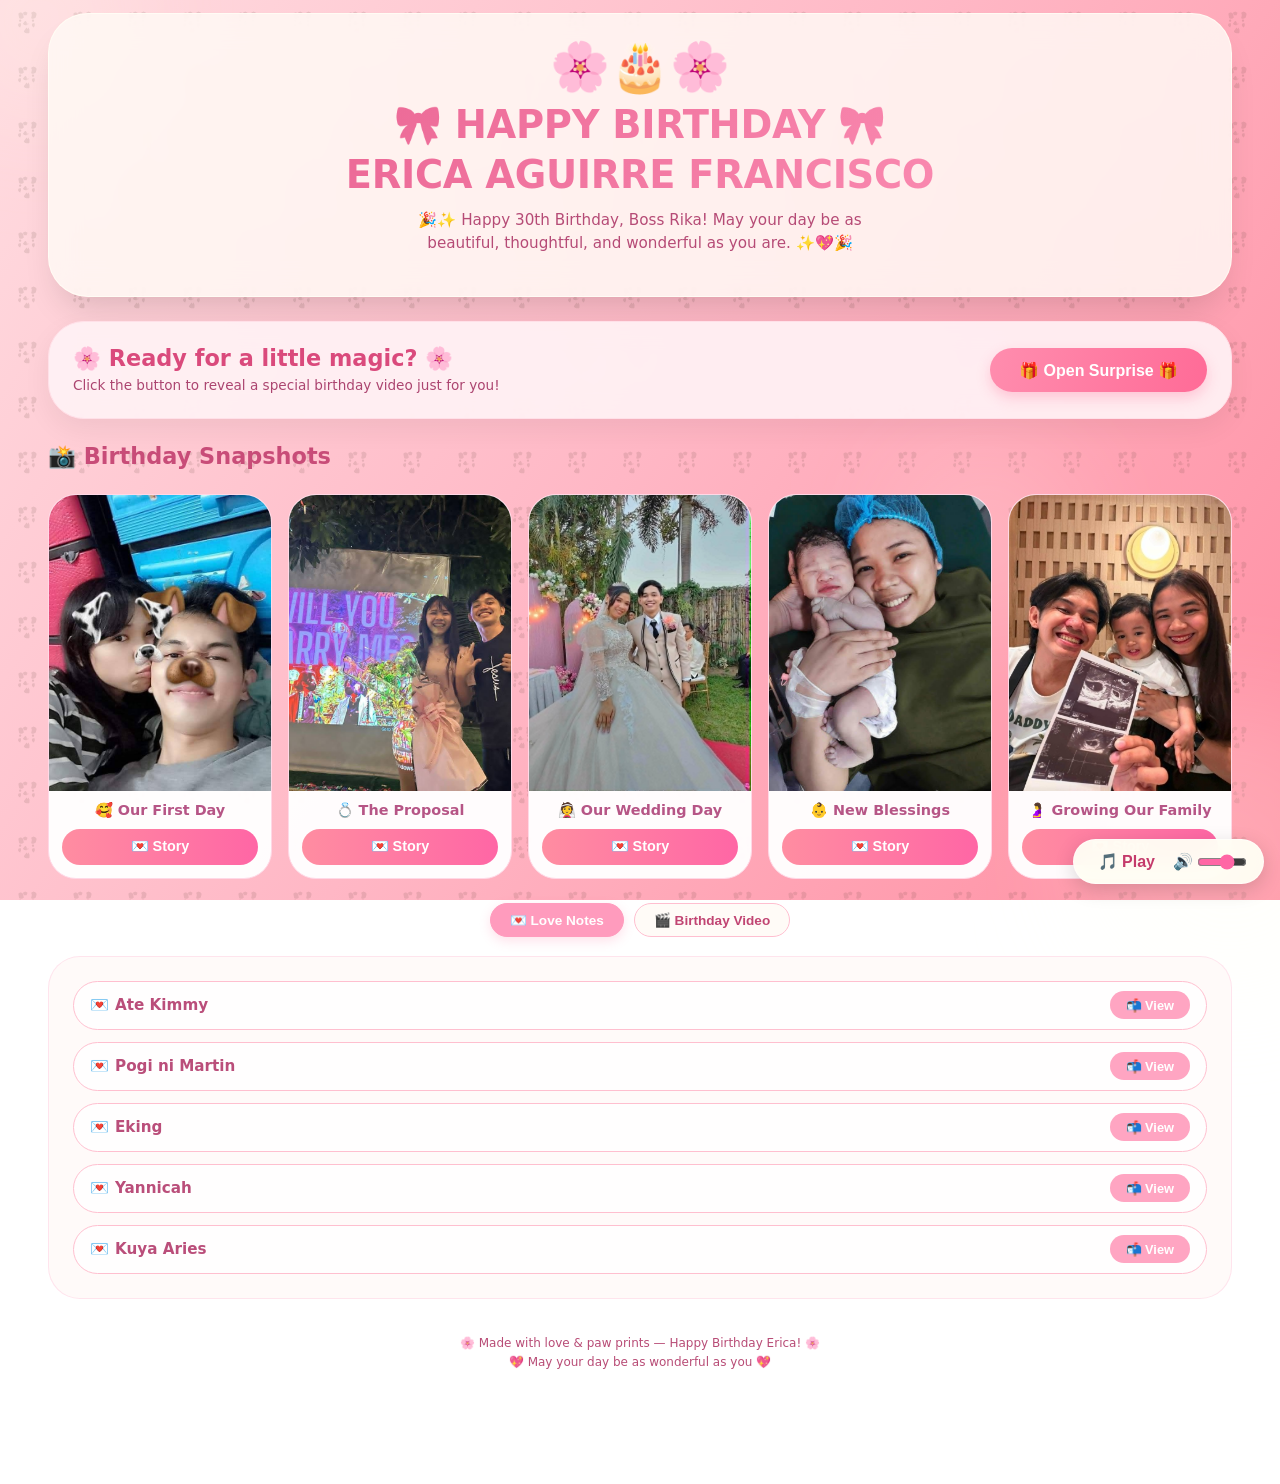
==== Erica/index.html @ b7502817 "Update index.html" ====
<!DOCTYPE html>
<html lang="en">
<head>
  <meta charset="UTF-8">
  <meta name="viewport" content="width=device-width, initial-scale=1.0, maximum-scale=1.0, user-scalable=yes, viewport-fit=cover">
  <title>✨ Erica's Birthday</title>
  <style>
    * {
      margin: 0;
      padding: 0;
      box-sizing: border-box;
    }

    html {
      -webkit-overflow-scrolling: touch;
      scroll-behavior: smooth;
    }

    body {
      min-height: 100vh;
      min-height: -webkit-fill-available;
      background: linear-gradient(125deg, #ffdde1 0%, #ffb7c5 50%, #ff8da1 100%);
      background-attachment: fixed;
      font-family: 'Poppins', 'Inter', system-ui, -apple-system, sans-serif;
      padding: 0.8rem;
      position: relative;
      overflow-x: hidden;
      overflow-y: auto;
      -webkit-overflow-scrolling: touch;
    }

    .dog-bg-pattern {
      position: fixed;
      top: 0;
      left: 0;
      width: 100%;
      height: 100%;
      pointer-events: none;
      z-index: 1;
      background-image: url('data:image/svg+xml;utf8,<svg xmlns="http://www.w3.org/2000/svg" viewBox="0 0 120 120" opacity="0.12"><path fill="%23443322" d="M40,30 Q45,25 50,30 L52,38 Q48,42 42,40 Z M70,30 Q75,25 80,30 L78,38 Q72,42 68,40 Z M55,45 Q60,48 58,55 Q52,56 50,52 Z M45,50 Q48,55 44,60 Q38,58 40,52 Z M75,50 Q78,55 74,60 Q68,58 70,52 Z M58,60 Q62,65 60,72 Q54,74 52,68 Z M62,60 Q66,65 64,72 Q58,74 56,68 Z"></path><circle cx="44" cy="45" r="2.5" fill="%23332211"/><circle cx="72" cy="45" r="2.5" fill="%23332211"/><path d="M53 52 Q58 54 62 52" stroke="%23443322" stroke-width="1.8" fill="none"/><path d="M50 28 L55 25 L60 28 L58 33 L52 33 Z" fill="%23443322"/><path d="M68 28 L73 25 L78 28 L76 33 L70 33 Z" fill="%23443322"/></svg>');
      background-repeat: repeat;
      background-size: 55px 55px;
    }

    .shape-bg {
      position: fixed;
      top: 0;
      left: 0;
      width: 100%;
      height: 100%;
      pointer-events: none;
      z-index: 2;
    }
    .shape-bg div {
      position: absolute;
      background: rgba(255,255,240,0.2);
      border-radius: 50%;
      filter: blur(60px);
    }
    .shape1 { width: 200px; height: 200px; top: -80px; left: -60px; background: #ffb3c6; }
    .shape2 { width: 300px; height: 300px; bottom: -100px; right: -100px; background: #ff99bb; }
    .shape3 { width: 180px; height: 180px; top: 50%; left: 70%; background: #ffc0d0; }

    .music-float {
      position: fixed;
      bottom: 16px;
      right: 16px;
      background: rgba(255,255,245,0.95);
      backdrop-filter: blur(12px);
      -webkit-backdrop-filter: blur(12px);
      border-radius: 40px;
      padding: 8px 16px;
      display: flex;
      gap: 10px;
      align-items: center;
      box-shadow: 0 6px 20px rgba(0,0,0,0.15);
      z-index: 200;
      border: 1px solid rgba(255,255,255,0.5);
      flex-wrap: wrap;
      justify-content: center;
      transition: transform 0.2s ease;
    }
    .music-float button {
      background: none;
      border: none;
      font-size: 1rem;
      cursor: pointer;
      color: #c43a6b;
      font-weight: 600;
      display: flex;
      align-items: center;
      gap: 4px;
      padding: 4px 8px;
      white-space: nowrap;
    }
    .music-float .vol-icon {
      background: none;
      border: none;
      font-size: 1rem;
      cursor: pointer;
      color: #c43a6b;
      font-weight: 600;
      display: flex;
      align-items: center;
      gap: 4px;
    }
    .music-float input {
      width: 50px;
      accent-color: #ff66a5;
    }

    .glass-modern {
      max-width: 1200px;
      margin: 0 auto;
      position: relative;
      z-index: 15;
      padding: 0 0.5rem;
      padding-bottom: 80px;
    }

    .hero-modern {
      background: rgba(255, 250, 245, 0.85);
      backdrop-filter: blur(15px);
      -webkit-backdrop-filter: blur(15px);
      border-radius: 40px;
      padding: 1.5rem 1.5rem 2rem;
      margin-bottom: 1.5rem;
      text-align: center;
      box-shadow: 0 20px 35px -12px rgba(0,0,0,0.15);
      border: 1px solid rgba(255,255,245,0.7);
    }
    .floating-icon {
      font-size: 3rem;
      display: inline-block;
      animation: float 3s ease-in-out infinite;
    }
    @keyframes float {
      0%,100%{ transform: translateY(0); }
      50%{ transform: translateY(-10px); }
    }
    h1 {
      font-size: clamp(1.5rem, 4vw, 2.4rem);
      font-weight: 700;
      background: linear-gradient(115deg, #e65c8c, #ff95b9);
      background-clip: text;
      -webkit-background-clip: text;
      color: transparent;
      margin: 0.3rem 0;
      letter-spacing: -0.3px;
      line-height: 1.3;
      word-wrap: break-word;
    }
    .hero-sub {
      color: #b64b76;
      max-width: 500px;
      margin: 0.6rem auto;
      font-size: 0.95rem;
      padding: 0 0.5rem;
      line-height: 1.5;
    }

    .surprise-card {
      background: #fff2f5ee;
      backdrop-filter: blur(12px);
      -webkit-backdrop-filter: blur(12px);
      border-radius: 36px;
      padding: 1.4rem 1.5rem;
      margin: 1.5rem 0;
      display: flex;
      align-items: center;
      justify-content: space-between;
      flex-wrap: wrap;
      gap: 1rem;
      border: 1px solid #ffe0e8;
      box-shadow: 0 10px 28px rgba(0,0,0,0.06);
    }
    .surprise-text {
      flex: 1;
      min-width: 180px;
    }
    .surprise-text h3 {
      font-size: clamp(1.1rem, 2.5vw, 1.4rem);
      font-weight: 700;
      color: #da4a7c;
    }
    .surprise-text p {
      color: #ac4570;
      font-size: 0.85rem;
      margin-top: 0.3rem;
      line-height: 1.4;
    }
    .surprise-btn {
      background: linear-gradient(105deg, #ff8dae, #ff6b97);
      border: none;
      padding: 0.8rem 1.8rem;
      border-radius: 60px;
      font-weight: 700;
      font-size: 1rem;
      color: white;
      cursor: pointer;
      transition: 0.2s;
      box-shadow: 0 6px 14px rgba(255,105,150,0.3);
      display: flex;
      gap: 8px;
      align-items: center;
      white-space: nowrap;
      -webkit-tap-highlight-color: transparent;
    }
    .surprise-btn:active { 
      transform: scale(0.97); 
    }

    .gallery-5col {
      display: grid;
      grid-template-columns: repeat(auto-fit, minmax(180px, 1fr));
      gap: 1rem;
      margin: 1.5rem 0;
    }
    .gallery-item {
      display: flex;
      flex-direction: column;
      background: rgba(255,255,255,0.96);
      border-radius: 28px;
      border: 1px solid #ffd8e6;
      overflow: hidden;
      transition: transform 0.25s ease;
      height: 100%;
    }
    .gallery-item:active {
      transform: scale(0.98);
    }
    .gallery-item img {
      width: 100%;
      aspect-ratio: 3/4;
      object-fit: cover;
      display: block;
      cursor: pointer;
      -webkit-tap-highlight-color: transparent;
    }
    .gallery-caption {
      padding: 0.7rem 0.7rem 0;
      text-align: center;
      color: #b65586;
      font-weight: 600;
      font-size: 0.9rem;
    }
    .gallery-message-btn {
      margin: 0.6rem 0.8rem 0.8rem;
      padding: 0.6rem;
      border: none;
      border-radius: 20px;
      background: linear-gradient(90deg, #ff8da1, #ff66a5);
      color: #fff;
      cursor: pointer;
      font-size: 0.9rem;
      font-weight: 600;
      transition: transform 0.2s ease;
      -webkit-tap-highlight-color: transparent;
    }
    .gallery-message-btn:active {
      transform: scale(0.96);
    }

    .tab-bar {
      display: flex;
      justify-content: center;
      gap: 0.6rem;
      flex-wrap: wrap;
      margin: 1.2rem 0;
    }
    .tab-btn {
      background: rgba(255,250,245,0.8);
      backdrop-filter: blur(5px);
      -webkit-backdrop-filter: blur(5px);
      border: 1px solid #ffbfd0;
      padding: 0.5rem 1.2rem;
      border-radius: 50px;
      font-weight: 600;
      color: #c14573;
      cursor: pointer;
      transition: 0.2s;
      font-size: 0.85rem;
      white-space: nowrap;
      -webkit-tap-highlight-color: transparent;
    }
    .tab-btn.active-tab {
      background: #ff9bbd;
      color: white;
      border-color: #ff9bbd;
      box-shadow: 0 4px 12px rgba(255,105,150,0.2);
    }
    .tab-btn:active {
      transform: scale(0.95);
    }

    .content-panel {
      display: none;
      background: rgba(255, 250, 248, 0.85);
      backdrop-filter: blur(14px);
      -webkit-backdrop-filter: blur(14px);
      border-radius: 32px;
      padding: 1.5rem;
      margin-top: 0.5rem;
      margin-bottom: 1rem;
      border: 1px solid rgba(255,225,235,0.9);
    }
    .content-panel.active-panel {
      display: block;
      animation: fadeSlide 0.35s ease;
    }
    @keyframes fadeSlide {
      from { opacity: 0; transform: translateY(10px); }
      to { opacity: 1; transform: translateY(0); }
    }

    .wishes-list {
      display: flex;
      flex-direction: column;
      gap: 12px;
    }
    .wish-bubble {
      background: #ffffffcc;
      border-radius: 40px;
      padding: 0.6rem 1rem;
      display: flex;
      justify-content: space-between;
      align-items: center;
      border: 1px solid #ffbfcf;
      transition: 0.2s;
      flex-wrap: wrap;
      gap: 0.5rem;
    }
    .wish-bubble:active { 
      background: #fff0f5; 
      transform: scale(0.98);
    }
    .wish-person {
      font-weight: 700;
      color: #ba4e7a;
      display: flex;
      gap: 6px;
      align-items: center;
      font-size: 0.95rem;
    }
    .envelope-btn {
      background: #ffa5c2;
      border: none;
      padding: 0.4rem 1rem;
      border-radius: 40px;
      color: white;
      font-weight: 600;
      font-size: 0.8rem;
      cursor: pointer;
      transition: 0.2s;
      white-space: nowrap;
      -webkit-tap-highlight-color: transparent;
    }
    .envelope-btn:active { 
      background: #e76f9a; 
      transform: scale(0.95);
    }

    .video-card-modern {
      background: #fff2f7;
      border-radius: 1.5rem;
      padding: 1.2rem;
      text-align: center;
    }
    .badge-pink {
      background: #ffc0d0;
      display: inline-block;
      padding: 0.25rem 0.8rem;
      border-radius: 60px;
      font-size: 0.78rem;
    }

    .extra-grid {
      display: grid;
      grid-template-columns: repeat(auto-fit, minmax(130px, 1fr));
      gap: 0.8rem;
    }
    .extra-grid .gallery-item {
      border-radius: 20px;
    }
    .extra-grid .gallery-item img {
      width: 100%;
      height: 130px;
      object-fit: cover;
      cursor: pointer;
      border-radius: 20px 20px 0 0;
      -webkit-tap-highlight-color: transparent;
    }
    .extra-grid .gallery-caption {
      font-size: 0.8rem;
      padding: 0.5rem;
    }

    .modal-envelope {
      position: fixed;
      top: 0;
      left: 0;
      width: 100%;
      height: 100%;
      height: -webkit-fill-available;
      background: rgba(0,0,0,0.6);
      backdrop-filter: blur(8px);
      -webkit-backdrop-filter: blur(8px);
      display: flex;
      align-items: center;
      justify-content: center;
      z-index: 300;
      visibility: hidden;
      opacity: 0;
      transition: opacity 0.2s, visibility 0.2s;
      padding: 0.8rem;
    }
    .modal-envelope.active {
      visibility: visible;
      opacity: 1;
    }
    .envelope-paper {
      background: #fffafc;
      max-width: 500px;
      width: 100%;
      border-radius: 24px;
      overflow: hidden;
      box-shadow: 0 28px 36px rgba(0,0,0,0.18);
      max-height: calc(100vh - 60px);
      max-height: calc(var(--vh, 1vh) * 100 - 60px);
      display: flex;
      flex-direction: column;
    }
    .envelope-top {
      background: linear-gradient(115deg, #ff87ae, #ffb0c7);
      padding: 1.2rem;
      text-align: center;
      position: relative;
      flex-shrink: 0;
    }
    .close-modal {
      position: absolute;
      right: 16px;
      top: 12px;
      font-size: 1.5rem;
      cursor: pointer;
      color: white;
      background: none;
      border: none;
      width: 32px;
      height: 32px;
      display: flex;
      align-items: center;
      justify-content: center;
      -webkit-tap-highlight-color: transparent;
    }
    .msg-content {
      padding: 1rem;
      background: #fff7fa;
      overflow-y: auto;
      overflow-x: hidden;
      -webkit-overflow-scrolling: touch;
      flex: 1;
      min-height: 0;
      overscroll-behavior: contain;
    }
    .msg-text {
      font-size: 0.95rem;
      line-height: 1.7;
      color: #a13e65;
      margin: 0.5rem 0;
      word-break: break-word;
      overflow-wrap: break-word;
    }
    .msg-text p {
      margin-bottom: 0.8rem;
    }
    .msg-text img, .wish-img {
      max-width: 100%;
      height: auto;
      display: block;
      margin: 0.8rem auto;
      border-radius: 10px;
      box-shadow: 0 8px 20px rgba(0,0,0,0.1);
    }
    .signature {
      text-align: right;
      font-weight: 600;
      color: #e75a8c;
      margin-top: 0.8rem;
      font-size: 0.9rem;
    }

    .gift-modal {
      position: fixed;
      inset: 0;
      background: rgba(0, 0, 0, 0.85);
      backdrop-filter: blur(12px);
      -webkit-backdrop-filter: blur(12px);
      display: flex;
      align-items: center;
      justify-content: center;
      padding: 0.8rem;
      z-index: 250;
      visibility: hidden;
      opacity: 0;
      transition: opacity 0.2s ease, visibility 0.2s ease;
    }
    .gift-modal.active {
      visibility: visible;
      opacity: 1;
    }
    .gift-container {
      position: relative;
      background: #fff4f9;
      border-radius: 1.5rem;
      width: min(95%, 700px);
      max-height: calc(100vh - 30px);
      max-height: calc(var(--vh, 1vh) * 100 - 30px);
      overflow-y: auto;
      overflow-x: hidden;
      -webkit-overflow-scrolling: touch;
      display: flex;
      flex-direction: column;
      gap: 0.8rem;
      padding: 1rem;
      text-align: center;
      border: 1px solid #ffacc6;
      box-shadow: 0 18px 50px rgba(0, 0, 0, 0.18);
      overscroll-behavior: contain;
    }
    .video-close-btn {
      position: sticky;
      top: 0;
      align-self: flex-end;
      width: 2.2rem;
      height: 2.2rem;
      display: inline-flex;
      align-items: center;
      justify-content: center;
      border: none;
      border-radius: 50%;
      background: rgba(255, 255, 255, 0.95);
      color: #8b2e58;
      font-size: 1.2rem;
      cursor: pointer;
      z-index: 2;
      box-shadow: 0 4px 12px rgba(0,0,0,0.1);
      flex-shrink: 0;
      -webkit-tap-highlight-color: transparent;
    }
    .gift-container video {
      width: 100%;
      max-height: 50vh;
      object-fit: contain;
      border-radius: 1rem;
      flex-shrink: 0;
    }
    .message-popup-btn {
      display: inline-flex;
      align-items: center;
      justify-content: center;
      gap: 0.4rem;
      padding: 0.7rem 1rem;
      border: none;
      border-radius: 999px;
      background: #ff7aa3;
      color: #fff;
      cursor: pointer;
      font-size: 0.9rem;
      font-weight: 600;
      margin: 0 auto;
      width: auto;
      min-width: 160px;
      -webkit-tap-highlight-color: transparent;
      flex-shrink: 0;
    }
    .message-popup-btn:active {
      background: #e14e80;
    }
    .gift-container h3 {
      font-size: clamp(1rem, 2.5vw, 1.3rem);
      flex-shrink: 0;
    }
    .gift-container p {
      font-size: 0.85rem;
      flex-shrink: 0;
    }

    .bhessy-message-btn {
      display: inline-flex;
      align-items: center;
      justify-content: center;
      gap: 0.4rem;
      padding: 0.7rem 1rem;
      border: none;
      border-radius: 999px;
      background: linear-gradient(105deg, #ff9bbd, #ff7597);
      color: #fff;
      cursor: pointer;
      font-size: 0.9rem;
      font-weight: 600;
      margin: 0 auto;
      width: auto;
      min-width: 160px;
      transition: transform 0.2s ease, background 0.2s ease;
      -webkit-tap-highlight-color: transparent;
      flex-shrink: 0;
    }
    .bhessy-message-btn:active {
      transform: scale(0.96);
      background: linear-gradient(105deg, #ff87ae, #ff6085);
    }

    /* Google Drive link button - styled like video */
    .drive-link-btn {
      display: inline-flex;
      align-items: center;
      justify-content: center;
      gap: 0.6rem;
      padding: 0.8rem 1.5rem;
      border: none;
      border-radius: 999px;
      background: linear-gradient(105deg, #4285f4, #34a853);
      color: #fff;
      cursor: pointer;
      font-size: 1rem;
      font-weight: 600;
      margin: 0 auto;
      width: auto;
      min-width: 200px;
      transition: transform 0.2s ease, box-shadow 0.2s ease;
      -webkit-tap-highlight-color: transparent;
      flex-shrink: 0;
      text-decoration: none;
      box-shadow: 0 4px 15px rgba(66, 133, 244, 0.3);
    }
    .drive-link-btn:active {
      transform: scale(0.96);
    }
    .drive-link-btn:hover {
      box-shadow: 0 6px 20px rgba(66, 133, 244, 0.4);
    }

    .photo-message-modal, .video-message-popup, .bhessy-message-popup {
      position: fixed;
      inset: 0;
      display: none;
      align-items: center;
      justify-content: center;
      background: rgba(0, 0, 0, 0.75);
      z-index: 1300;
      padding: 0.8rem;
    }
    .photo-message-modal.active, .video-message-popup.active, .bhessy-message-popup.active {
      display: flex;
    }
    .photo-message-card, .video-message-card {
      width: min(100%, 650px);
      max-height: calc(100vh - 30px);
      max-height: calc(var(--vh, 1vh) * 100 - 30px);
      overflow-y: auto;
      overflow-x: hidden;
      -webkit-overflow-scrolling: touch;
      background: #fff5fb;
      border-radius: 1.5rem;
      border: 1px solid #ffc5dd;
      padding: 1.5rem;
      box-shadow: 0 24px 60px rgba(0, 0, 0, 0.18);
      position: relative;
      overscroll-behavior: contain;
    }
    .close-photo-message, .close-message-btn, .close-bhessy-message-btn {
      position: sticky;
      top: 0;
      float: right;
      border: none;
      background: rgba(255,255,255,0.9);
      color: #8b2e58;
      font-size: 1.3rem;
      cursor: pointer;
      width: 32px;
      height: 32px;
      display: flex;
      align-items: center;
      justify-content: center;
      border-radius: 50%;
      -webkit-tap-highlight-color: transparent;
      z-index: 5;
      box-shadow: 0 2px 8px rgba(0,0,0,0.1);
    }
    .photo-message-title, .video-message-title {
      font-size: 1.2rem;
      font-weight: 700;
      margin-bottom: 0.8rem;
      color: #c4356f;
      text-align: center;
      clear: both;
    }
    .photo-message-text {
      line-height: 1.8;
      font-size: 0.95rem;
      white-space: pre-wrap;
      word-wrap: break-word;
      overflow-wrap: break-word;
    }
    .photo-message-card p, .video-message-card p {
      margin: 0.7rem 0;
      line-height: 1.7;
      font-size: 0.93rem;
      color: #5f2c4b;
      word-wrap: break-word;
      overflow-wrap: break-word;
    }
    .photo-message-card img, .video-message-card img {
      max-width: 100%;
      height: auto;
      border-radius: 10px;
      margin: 0.6rem 0;
      box-shadow: 0 8px 20px rgba(0,0,0,0.1);
    }
    .photo-message-card h3, .video-message-card h3 {
      color: #c4356f;
      font-size: 1rem;
      margin: 1rem 0 0.5rem;
    }

    .image-modal {
      position: fixed;
      top: 0;
      left: 0;
      width: 100%;
      height: 100%;
      height: -webkit-fill-available;
      display: none;
      align-items: center;
      justify-content: center;
      background: rgba(0,0,0,0.8);
      z-index: 1000;
      padding: 1rem;
    }
    .image-modal.active { display: flex; }
    .image-modal-content {
      position: relative;
      max-width: 95vw;
      max-height: 90vh;
    }
    .image-modal img {
      max-width: 100%;
      max-height: 80vh;
      border-radius: 12px;
      display: block;
      margin: 0 auto;
      box-shadow: 0 20px 40px rgba(0,0,0,0.5);
    }
    .image-modal-caption {
      margin-top: 0.5rem;
      color: #ffd6e6;
      font-weight: 600;
      text-align: center;
      font-size: 0.9rem;
    }
    .image-modal-close {
      position: absolute;
      top: -15px;
      right: -15px;
      background: #fff;
      border-radius: 50%;
      width: 36px;
      height: 36px;
      display: inline-flex;
      align-items: center;
      justify-content: center;
      cursor: pointer;
      box-shadow: 0 6px 18px rgba(0,0,0,0.2);
      font-size: 1rem;
      color: #c14573;
      border: none;
      z-index: 10;
      -webkit-tap-highlight-color: transparent;
    }

    footer {
      text-align: center;
      padding: 1.2rem;
      color: #b84c76;
      font-size: 0.75rem;
      line-height: 1.6;
    }

    .section-title {
      color: #c84c78;
      font-weight: 600;
      margin-bottom: 0.8rem;
      font-size: clamp(1.1rem, 2.5vw, 1.4rem);
    }

    body.no-scroll {
      overflow: hidden;
      position: fixed;
      width: 100%;
      height: 100%;
    }

    /* --- FIXED RESPONSIVE: 1 PER LINE ON PHONE --- */
    @media (max-width: 640px) {
      .gallery-5col {
        grid-template-columns: 1fr;
        gap: 1rem;
        max-width: 400px;
        margin-left: auto;
        margin-right: auto;
      }
      .gallery-item img {
        aspect-ratio: 3/4;
        max-height: 400px;
        object-fit: cover;
      }
      .extra-grid {
        grid-template-columns: 1fr 1fr;
        gap: 0.6rem;
      }
    }

    @media (max-width: 480px) {
      .gallery-5col {
        grid-template-columns: 1fr;
        max-width: 320px;
        gap: 0.8rem;
      }
      .gallery-item img {
        aspect-ratio: 3/4;
        max-height: 350px;
      }
      .extra-grid {
        grid-template-columns: 1fr 1fr;
        gap: 0.4rem;
      }
      .extra-grid .gallery-item img {
        height: 110px;
      }
    }

    @media (max-width: 360px) {
      .gallery-5col {
        max-width: 280px;
      }
      .gallery-item img {
        max-height: 300px;
      }
    }

    /* other responsive adjustments */
    @media (max-width: 768px) {
      body { padding: 0.4rem; }
      .glass-modern { padding: 0 0.2rem; padding-bottom: 75px; }
      .hero-modern { padding: 1.2rem 0.8rem 1.5rem; border-radius: 28px; }
      .floating-icon { font-size: 2.5rem; }
      .hero-sub { font-size: 0.88rem; }
      .surprise-card { flex-direction: column; align-items: stretch; text-align: center; padding: 1rem 0.8rem; border-radius: 28px; }
      .surprise-btn { width: 100%; justify-content: center; padding: 0.7rem 1.5rem; }
      .content-panel { padding: 1rem; border-radius: 24px; }
      .envelope-paper { border-radius: 20px; max-height: calc(100vh - 40px); max-height: calc(var(--vh, 1vh) * 100 - 40px); }
      .msg-content { padding: 0.8rem; }
      .msg-text { font-size: 0.9rem; }
      .gift-container { padding: 0.8rem; border-radius: 1.2rem; max-height: calc(100vh - 20px); max-height: calc(var(--vh, 1vh) * 100 - 20px); }
      .gift-container video { max-height: 40vh; }
      .music-float { bottom: 10px; right: 10px; padding: 6px 12px; gap: 6px; border-radius: 30px; }
      .music-float button { font-size: 0.9rem; padding: 2px 6px; }
      .music-float input { width: 40px; }
      .tab-btn { padding: 0.45rem 1rem; font-size: 0.8rem; }
      .photo-message-card, .video-message-card { padding: 1.2rem; border-radius: 1.2rem; max-height: calc(100vh - 20px); max-height: calc(var(--vh, 1vh) * 100 - 20px); }
      .photo-message-card p, .video-message-card p { font-size: 0.88rem; }
      .drive-link-btn { font-size: 0.9rem; padding: 0.7rem 1.2rem; min-width: 170px; }
    }

    @media (max-width: 480px) {
      body { padding: 0.3rem; }
      .glass-modern { padding: 0 0.1rem; padding-bottom: 70px; }
      .hero-modern { padding: 1rem 0.6rem 1.2rem; border-radius: 24px; }
      .floating-icon { font-size: 2.2rem; }
      h1 { font-size: clamp(1.3rem, 3.5vw, 1.6rem); }
      .hero-sub { font-size: 0.82rem; }
      .surprise-card { padding: 0.8rem 0.6rem; border-radius: 24px; gap: 0.8rem; }
      .surprise-btn { padding: 0.6rem 1.2rem; font-size: 0.9rem; }
      .gallery-caption { font-size: 0.75rem; padding: 0.5rem; }
      .gallery-message-btn { font-size: 0.78rem; margin: 0.4rem 0.6rem 0.6rem; padding: 0.5rem; }
      .extra-grid .gallery-caption { font-size: 0.7rem; }
      .wish-bubble { border-radius: 30px; padding: 0.5rem 0.8rem; }
      .wish-person { font-size: 0.85rem; }
      .envelope-btn { font-size: 0.75rem; padding: 0.35rem 0.8rem; }
      .content-panel { padding: 0.8rem; border-radius: 20px; }
      .gift-container { padding: 0.7rem; border-radius: 1rem; max-height: calc(100vh - 16px); max-height: calc(var(--vh, 1vh) * 100 - 16px); gap: 0.6rem; }
      .gift-container video { max-height: 35vh; }
      .message-popup-btn, .bhessy-message-btn { font-size: 0.82rem; padding: 0.6rem 0.8rem; min-width: 100%; width: 100%; }
      .music-float { bottom: 8px; right: 8px; padding: 5px 10px; gap: 4px; border-radius: 25px; }
      .music-float button { font-size: 0.85rem; }
      .music-float input { width: 35px; }
      .tab-btn { padding: 0.4rem 0.8rem; font-size: 0.75rem; }
      .photo-message-card, .video-message-card { padding: 1rem; border-radius: 1rem; max-height: calc(100vh - 16px); max-height: calc(var(--vh, 1vh) * 100 - 16px); }
      .photo-message-card p, .video-message-card p { font-size: 0.85rem; line-height: 1.6; }
      .close-photo-message, .close-message-btn, .close-bhessy-message-btn { width: 28px; height: 28px; font-size: 1.1rem; }
      .image-modal-close { width: 30px; height: 30px; top: -12px; right: -12px; font-size: 0.9rem; }
      .envelope-paper { border-radius: 18px; max-height: calc(100vh - 32px); max-height: calc(var(--vh, 1vh) * 100 - 32px); }
      .envelope-top { padding: 1rem; }
      .msg-content { padding: 0.7rem; }
      .drive-link-btn { font-size: 0.82rem; padding: 0.6rem 1rem; min-width: 100%; width: 100%; }
    }
  </style>
</head>
<body>
  <div class="dog-bg-pattern"></div>
  <div class="shape-bg">
    <div class="shape1"></div>
    <div class="shape2"></div>
    <div class="shape3"></div>
  </div>

  <div class="music-float">
    <button id="musicToggleBtn">🎵 <span id="musicStatusText">Play</span></button>
    <div class="vol-icon">🔊 <input type="range" id="volumeRange" min="0" max="100" value="65"></div>
  </div>

  <audio id="bgAudio" loop preload="auto">
    <source src="../Extra/HappyBirthday.mp3" type="audio/mpeg">
  </audio>

  <!-- Gift video modal -->
  <div id="giftVideoModal" class="gift-modal">
    <div class="gift-container">
      <button id="closeVideoBtn" class="video-close-btn" aria-label="Close video modal">✕</button>
      <h3 style="color:#e55a8a;">🎁 Your Birthday Gift 🎁</h3>
      <video id="giftVideoPlayer" controls preload="metadata" playsinline webkit-playsinline>
        <source src="./SpecialMessage/Specialmessage.mp4" type="video/mp4">
      </video>
      <button id="openVideoMessageBtn" class="message-popup-btn">✉️ Open Message</button>
      <p style="color:#b34c78;">💝 Special video for you, Mahal! 💝</p>
    </div>
  </div>

  <!-- Bhessy modal - now with Google Drive link instead of embedded video -->
  <div id="bhessyVideoModal" class="gift-modal">
    <div class="gift-container">
      <button id="closeBhessyBtn" class="video-close-btn" aria-label="Close Bhessy modal">✕</button>
      <h3 style="color:#c4507c;">🎬 Bhessy Video 🎬</h3>
      
      <!-- Google Drive link button -->
      <a href="https://drive.google.com/file/d/1oxWANQrgjZDE3f_KsMnGdiXDr1ODBgbW/view" target="_blank" class="drive-link-btn" rel="noopener noreferrer">
        ▶️ Watch on Google Drive
      </a>
      
      <p style="color:#b34c78; margin-top:0.4rem;">💝 A special clip just for the Birthday Video tab 💝</p>
      <p style="color:#888; font-size:0.8rem; margin-top:0.2rem;">Click the button above to watch the video in a new tab</p>
      
      <button id="openBhessyMessageBtn" class="bhessy-message-btn">💌 Read Bhessy's Message</button>
    </div>
  </div>

  <!-- Video message popup (for Special Message) -->
  <div id="videoMessagePopup" class="video-message-popup" aria-hidden="true">
    <div class="video-message-card">
      <button id="closeVideoMessageBtn" class="close-message-btn">✕</button>
      <div class="video-message-title">💌 Message for Mahal 💌</div>
      <p>Happy Birthday Mahal! 🎉❤️</p>
      <p>Sa espesyal na araw na ito, nais kong ipaalam kung gaano kita kamahal at pinahahalagahan. Salamat sa iyong pagmamahal, pag-aalaga, at pagiging aking katuwang sa bawat yugto ng buhay. Nawa'y mapuno ng saya, kalusugan, tagumpay, at maraming biyaya ang iyong bagong taon. Hiling ko na matupad ang lahat ng iyong mga pangarap at hangarin. Mahal na mahal kita.</p>
      <p>Maligayang kaarawan, aking pinakamamahal na asawa!</p>
    </div>
  </div>

  <!-- Bhessy message popup -->
  <div id="bhessyMessagePopup" class="bhessy-message-popup" aria-hidden="true">
    <div class="video-message-card">
      <button id="closeBhessyMessageBtn" class="close-bhessy-message-btn">✕</button>
      <div class="video-message-title">💌 A Message for Bhessy 💌</div>
      
      <p>Hi Bhessy,</p>
      <p>Happy, happy 30th birthday!</p>
      <p>On your special day, I just want to tell you how much you mean to me and how grateful I am to have you in my life.</p>
      <p>Sa nagdesisyon ko nga moadto diri sa Singapore, naging isa ka sa pinakamalaking biyaya sa aking buhay ug sa akong journey. Warm ko nimong gidawat sa imong balay ug gipapuyo ko nimo ug tulo ka bulan samtang nagsugod ko ug nangita sa akong kaugalingong direksyon diri (bisaya yern?). Ang imong kaayo, pag-atiman, ug pagtabang nako usa ka butang nga dili gyud nako malimtan. Bhessy, you are more than a best friend to me. You are the sister that God gave me, even if we are not related by blood. One thing I admire most about you is that whenever I call, you always answer. No matter how busy you are, you make time to listen. And when I come to you with problems, you never just tell me what I want to hear, you tell me what I need to hear. Sometimes your advice can be painful, but I know it always comes from a place of love and because you genuinely want what is best for me. That is the kind of friend you are, honest, caring, and selfless. I also admire the woman that you have become. You are a loving mother, a devoted wife, and an amazing sister. I have seen how hard you work and how much you sacrifice for your family. You have helped your siblings through their studies and supported them financially until they achieved their dreams and finished college. As you celebrate your 30th birthday, my prayer is that God continues to bless you with good health, a happy family, peace of mind, and a life filled with love and joy. May He reward all the goodness you have shared with others and give back all the love that you freely give. And of course, congratulations on another blessing on the way! 👶❤️ I am so happy for you and your family. Hopefully, baby girl na this time! But whatever the gender may be, I know that the baby is already so blessed to have you as a mother.</p>
      <p>Happy Birthday, Bhessy! Thank you for being my best friend, my sister, my adviser, and one of the greatest blessings in my life. I love you so much, and I will always be grateful to you. Enjoy your special day. You deserve to be celebrated today and every day. Happy 30th Birthday, Bhessy! 🎂🥂❤️✨</p>
      
      <h3>[1.JPG]</h3>
      <img src="Image/Bhessy/1.JPG" alt="Bhessy Photo 1" loading="lazy">
      <p>NSTP Time, virgin na virgin pa tayo dito. This is one of the best moment for me kase may kaibigan akong kaseng kulit ko din.</p>
      
      <h3>[2.JPG]</h3>
      <img src="Image/Bhessy/2.JPG" alt="Bhessy Photo 2" loading="lazy">
      <p>PYD na grabe na lakad na ewan, kung may natutunan ba tayo sa PYD o puro landeeee hahaha jokeeee! Cute natin dito</p>
      
      <h3>[3.JPG]</h3>
      <img src="Image/Bhessy/3.JPG" alt="Bhessy Photo 3" loading="lazy">
      <p>Baliw lang diba 😂😂 kanang pirmi nalang kitang duha sigeg uban kay feeling sa ubang classmate nato na feelingera ta HAHAHAHA atleast gwapa. This is the time na about kay TOBY hahaha puteeeek wala pa tayong brace dito</p>
      
      <h3>[4.JPG]</h3>
      <img src="Image/Bhessy/4.JPG" alt="Bhessy Photo 4" loading="lazy">
      <p>The best moment ko, di mo lang alam kung gaano ko ka-appreciate every effort mo para mapasaya mo'ko even though dito is medyo wala pa tayong mga pera kaya kwek2 nalang (until now wala parin naman) HAHAHA pero nag enjoy tayo sa lakad natin, yung perstaym mong magpa facial (virgin yern?)</p>
      
      <h3>[5.JPG]</h3>
      <img src="Image/Bhessy/5.JPG" alt="Bhessy Photo 5" loading="lazy">
      <p>Sobrang na appreciate ko tong time na 'to kase gusto mo talaga ako makita kahit na malayo ka, alam na alam mo na walang wala ako dito pero nag effort ka na pakainin ako or i-treat ako crying haysss bhessy, ikaw lang talaga yung taong naiintindihan mo'ko. Kahit may mga friends ako after college, sayo ko lang naramdaman na ikaw yung TUNAY na Kaibigan</p>
      
      <h3>[6.JPG]</h3>
      <img src="Image/Bhessy/6.JPG" alt="Bhessy Photo 6" loading="lazy">
      <p>Thank you kaayo, bheessy, sa paghimo ani nga poster para nako. 🌻💛 Na-touch gyud ko sa imong effort ug support. Salamat sa kanunay nga pag-cheer ug pag-believe nako. Lucky kaayo ko nga naa kay sa akong life. Love you, ERICA AGUIRRE FRANCISCO✨🥰</p>
    </div>
  </div>

  <!-- Envelope modal for wishes -->
  <div id="envelopeModalModern" class="modal-envelope">
    <div class="envelope-paper">
      <div class="envelope-top">
        <button class="close-modal" id="closeEnvelopeModern">✕</button>
        <span style="font-size:2rem;"></span>
        <h3 id="modalPersonName" style="color:white; margin-top:6px;">Name</h3>
      </div>
      <div class="msg-content">
        <div id="modalMessage" class="msg-text"></div>
        <div id="modalSignature" class="signature"></div>
      </div>
    </div>
  </div>

  <!-- Photo message modal -->
  <div id="photoMessageModal" class="photo-message-modal" aria-hidden="true">
    <div class="photo-message-card">
      <button id="closePhotoMessageBtn" class="close-photo-message">✕</button>
      <div class="photo-message-title" id="photoMessageTitle"></div>
      <p id="photoMessageText" class="photo-message-text"></p>
    </div>
  </div>

  <!-- Image Lightbox Modal -->
  <div id="imageModal" class="image-modal" aria-hidden="true">
    <div class="image-modal-content">
      <button class="image-modal-close" id="imageModalClose">✕</button>
      <img id="modalImg" src="" alt="">
      <div class="image-modal-caption" id="modalCaption"></div>
    </div>
  </div>

  <main class="glass-modern">
    <!-- Hero -->
    <div class="hero-modern">
      <div class="floating-icon">🌸🎂🌸</div>
      <h1>🎀 HAPPY BIRTHDAY 🎀<br>ERICA AGUIRRE FRANCISCO</h1>
      <div class="hero-sub">🎉✨ Happy 30th Birthday, Boss Rika! May your day be as beautiful, thoughtful, and wonderful as you are. ✨💖🎉</div>
    </div>

    <!-- Surprise card -->
    <div class="surprise-card">
      <div class="surprise-text">
        <h3>🌸 Ready for a little magic? 🌸</h3>
        <p>Click the button to reveal a special birthday video just for you!</p>
      </div>
      <button id="openGiftBtn" class="surprise-btn">🎁 Open Surprise 🎁</button>
    </div>

    <!-- Gallery -->
    <h2 class="section-title">📸 Birthday Snapshots</h2>
    <div class="gallery-5col">
      <div class="gallery-item">
        <img src="Image/specialPic/First.jpg" alt="First" loading="lazy">
        <div class="gallery-caption">🥰 Our First Day</div>
        <button class="gallery-message-btn" data-photo="1">💌 Story</button>
      </div>
      <div class="gallery-item">
        <img src="Image/specialPic/Second.jpg" alt="Second" loading="lazy">
        <div class="gallery-caption">💍 The Proposal</div>
        <button class="gallery-message-btn" data-photo="2">💌 Story</button>
      </div>
      <div class="gallery-item">
        <img src="Image/specialPic/Third.jpg" alt="Third" loading="lazy">
        <div class="gallery-caption">👰 Our Wedding Day</div>
        <button class="gallery-message-btn" data-photo="3">💌 Story</button>
      </div>
      <div class="gallery-item">
        <img src="Image/specialPic/Fourth.jpg" alt="Fourth" loading="lazy">
        <div class="gallery-caption">👶 New Blessings</div>
        <button class="gallery-message-btn" data-photo="4">💌 Story</button>
      </div>
      <div class="gallery-item">
        <img src="Image/specialPic/Fifth.jpg" alt="Fifth" loading="lazy">
        <div class="gallery-caption">🤰 Growing Our Family</div>
        <button class="gallery-message-btn" data-photo="5">💌 Story</button>
      </div>
    </div>

    <!-- Tab bar -->
    <div class="tab-bar">
      <button class="tab-btn active-tab" data-tab="tab1">💌 Love Notes</button>
      <button class="tab-btn" data-tab="tab2">🎬 Birthday Video</button>
    </div>

    <!-- Tab 1: Wishes -->
    <div id="tab1" class="content-panel active-panel">
      <div class="wishes-list" id="wishesDynamic"></div>
    </div>

    <!-- Tab 2: Video info -->
    <div id="tab2" class="content-panel">
      <div class="video-card-modern">
        <span class="badge-pink">🎥 Exclusive</span>
        <h3 style="margin: 0.8rem 0; color:#c4507c;">🎀 Birthday Video Message 🎀</h3>

        <button id="tab2EnvelopeBtn" style="margin-top:0.8rem; padding:0.6rem 1rem; border-radius:30px; border:none; background:#ffd6e6; cursor:pointer; font-weight:600; color:#c4507c; font-size:0.9rem; -webkit-tap-highlight-color:transparent;">
          ✉️ Open Bhessy's Envelope
        </button>
      </div>
    </div>

    <footer>🌸 Made with love & paw prints — Happy Birthday Erica! 🌸<br>💖 May your day be as wonderful as you 💖</footer>
  </main>

  <script>
    // Fix for mobile viewport height (address bar issues)
    function setVH() {
      let vh = window.innerHeight * 0.01;
      document.documentElement.style.setProperty('--vh', `${vh}px`);
    }
    setVH();
    window.addEventListener('resize', setVH);
    window.addEventListener('orientationchange', setVH);

    // Photo story messages
    const photoMessages = {
      1: {
        title: "🥰 Our First Day",
        text: "Eto yung unang araw na naging mag GF / BF tayo, super saya ko nun kasi akalain mo meron pa palang taong tatagal sakin ng buo char. alam mo yun galing din ako sa mga bigong mga pag ibig. pero eto ka. binuksan mo ulit ang pinto. hahaha."
      },
      2: {
        title: "💍 The Proposal",
        text: "Proposal na wala kanang takas hahaha. kasi walakang kakampi nung panahon na yan kaya di kana Makatanggi. syempre. nag yes ka. wala ng attrasan to. akin kana. hahaha"
      },
      3: {
        title: "👰 Our Wedding Day",
        text: "Eto na ang Sakalan, Este Kasalan na walang takasan. eto na yun pinaka masayang part ng buhay natin. kasi isang beses lang tong mangyari sa buhay natin. kaya laking pasalamat ko sa panginoon at binigyan nya tayo ng ganito moment."
      },
      4: {
        title: "👶 New Blessings",
        text: "Ang pag bukas ng isa nanaman chapter sa buo natin at yun ang pag dating ni riko mateo ( a.k.a matmat ) super blessing ang nangyari nung dumating sya. may bagong work. si mahal. may bagong motor ako. at may Nakuha pa tayong bahay sa bulacan. kaya super bless tayo dito."
      },
      5: {
        title: "🤰 Growing Our Family",
        text: "At eto ang pinaka bagong mangyayari satin, madadag dagan na tayo ng isa pa. boy or girl ano kaya eto? kahit ano pa sya. maluwag sa loob dapat ang pag tanggap natin sa kanya. masaya ako na nabubuo na natin yung masayang pamilya na gusto natin mangyari sa buhay natin"
      }
    };

    // DOM elements
    const photoMessageModal = document.getElementById('photoMessageModal');
    const photoMessageTitle = document.getElementById('photoMessageTitle');
    const photoMessageText = document.getElementById('photoMessageText');
    const closePhotoMessageBtn = document.getElementById('closePhotoMessageBtn');

    // Scroll lock helper
    function lockBodyScroll() {
      document.body.classList.add('no-scroll');
      document.body.style.top = `-${window.scrollY}px`;
    }

    function unlockBodyScroll() {
      const scrollY = document.body.style.top;
      document.body.classList.remove('no-scroll');
      document.body.style.top = '';
      if (scrollY) {
        window.scrollTo(0, parseInt(scrollY || '0') * -1);
      }
    }

    function openPhotoMessage(photoNum) {
      const msg = photoMessages[photoNum];
      if (msg) {
        photoMessageTitle.textContent = msg.title;
        photoMessageText.textContent = msg.text;
        photoMessageModal.classList.add('active');
        photoMessageModal.setAttribute('aria-hidden', 'false');
        lockBodyScroll();
        photoMessageModal.querySelector('.photo-message-card').scrollTop = 0;
      }
    }

    function closePhotoMessage() {
      photoMessageModal.classList.remove('active');
      photoMessageModal.setAttribute('aria-hidden', 'true');
      unlockBodyScroll();
    }

    document.querySelectorAll('.gallery-message-btn').forEach(btn => {
      btn.addEventListener('click', () => {
        const photoNum = parseInt(btn.getAttribute('data-photo'));
        openPhotoMessage(photoNum);
      });
    });

    closePhotoMessageBtn.addEventListener('click', closePhotoMessage);
    photoMessageModal.addEventListener('click', (e) => {
      if (e.target === photoMessageModal) closePhotoMessage();
    });
    document.addEventListener('keydown', (e) => {
      if (e.key === 'Escape' && photoMessageModal.classList.contains('active')) closePhotoMessage();
    });

    // Wishes data
const wishesErica = [
  {
    name: "Ate Kimmy",
    icon: "💖",
    message: `
      <div class="message-header">
        <span class="msg-icon">💖</span>
        <div class="msg-title">A Message from Ate Kimmy</div>
        <div class="msg-subtitle">Happy Birthday, Erica! 🎂</div>
      </div>
      <div class="message-body">
        <p>Happy Birthday Erica. Congrats trente ka na. Ang laki mo na (literally, ay).</p>
        <p>I will always be thankful sa mga nagawa mo sa mga kapatid natin na di ko nagawa. Pinanindigan mo na talaga na maging panganay. I'm so proud of you.</p>
        <p>Sa lahat ng naachieve mo, sa lahat ng nagagawa mo. Kay mutmut na lang ako babawi pag nagkataon since nairaos mo na ung mga kapatid natin.</p>
        <p>Salamat sa pag alaga din kay Arcy at pagturing sa kaniya na parang anak mo din, nakakakampante ng kalooban.</p>
        <p>Sa pagsuporta mo sa mga trip ko, salamat din. More trip pa in the future.</p>
        <p>Kahit lumaki tayo sa broken family, pinaparamdam mo naman sa bawat isa na we, siblings got each others back and that's more than enough to go on with this life and enjoy.</p>
        <p>I really wish for your happiness at kung ano pa bang di mo pa nakukuha, alam ko namang makukuha mo un. Trenta ka na kaya make the most of it.</p>
        <p>Maging healthy kau ni baby number 2. Maggrow kau together ng hubby mo together with mutmut.</p>
        <p>Basta wag na wag mong kakalimutan si Lord. Lagi Siyang isama sa bawat yugto ng buhay mo.</p>
      </div>
      <div class="signature">
        <div class="signature-name">— Ate Kimmy</div>
        <div class="signature">💖💖💖</div>
      </div>
    `
  },
  {
    name: "Pogi ni Martin",
    icon: "🐶",
    message: `
      <div class="message-header">
        <span class="msg-icon">🐶</span>
        <div class="msg-title">A Message from Pogi ni Martin</div>
        <div class="msg-subtitle">Happy 30th Birthday, Ate Erica! 🎂🎉</div>
      </div>
      <div class="message-body">
        <p>Pogi ni Martin - Wishing you the best 30th Birthday ate Erica. I hope you are filled with happiness, love from family and friends, and lots of great memories. May this new phase of life be filled with even greater success, better health, and many blessings. Enjoy your birthday!</p>
      </div>
      <div class="signature">
        <div class="signature-name">— Pogi ni Martin</div>
        <div class="signature-hearts">🐶❤️</div>
      </div>
    `
  },
  {
    name: "Eking",
    icon: "💕",
    message: `
      <div class="message-header">
        <span class="msg-icon">💕</span>
        <div class="msg-title">A Message from Eking</div>
        <div class="msg-subtitle">Happy Birthday, Ate Ganda! 🎂</div>
      </div>
      <div class="message-body">
        <p>Happy birthday ate ganda ko salamat sa lahat ng Naitulong mo po samin salamat dahil D ka nag sawa samin kahit na makulit si kuya🤣🤣 mabait lng kasi ako 🤣 pero seryoso salamat po sa lahat alam ko na D ako naging mabait na bata at ang kulit ko pero kahit ganon mahal mo parin ako😅 ang wish ko na maging healthy ka palagi at maging masaya lalo na ngayun na my dadagdag na sa family mo maraming salamat sa pag papaaral sakin at pag aalaga pag msakit aki mahal ka namin nila kuya happy birthday ulit sa pinaka mahal kong ate💕💕</p>
      </div>
      <div class="signature">
        <div class="signature-name">— Eking</div>
        <div class="signature-hearts">💕💕💕</div>
      </div>
    `
  },

    {
    name: "Yannicah",
    icon: "💛",
    message: `
      <div class="message-header">
        <span class="msg-icon">💛</span>
        <div class="msg-title">A Message from Yannicah</div>
        <div class="msg-subtitle">Happy Birthday, Ate! 🎉</div>
      </div>
      <div class="message-body">
        <p>Happy Birthday, Ate! wishing you a good health and happiness,and success you do,and congrats ate to your another baby,Thank you for welcoming me and treating me like a family💛</p>
      </div>
      <div class="signature">
        <div class="signature-name">— Yannicah</div>
        <div class="signature-hearts">💛💛💛</div>
      </div>
    `
  },
    {
    name: "Kuya Aries",
    icon: "🌟",
    message: `
      <div class="message-header">
        <span class="msg-icon"></span>
        <div class="msg-title">A Message from Kuya Aries</div>
        <div class="msg-subtitle">Happy Birthday, Manghud! 🎉</div>
      </div>
      <div class="message-body">
        <p>Hi Manghud Rika Mae Salongga the III HAHAHAHHAHAHHAAHAHAH</p>
        <p>Bye. aw. . Bitaw, nakahinumdom pa japon ko una tamo nakit-an sa daplin sa dalan. luoy ka-ayo maong gihatagan nakog pagkaon. charess HAHAHAHHAHHAHHAAH. De, nong sa GPQC anniv sympre na nagperform kayo. Tho I can't remember well who added who sa fb, ako yata? XD but I still remember supporting your gigs and performances on stage.</p>
        <p>Mapa Idol performance</p>
      </div>
      <div class="message-image-section">
        <div class="image-label">📸 First</div>
        <img src="Image/KuyaAries/First.png" alt="First" loading="lazy">
      </div>
      <div class="message-body"><p>or with Durungawan</p></div>
      <div class="message-image-section">
        <div class="image-label">📸 Second</div>
        <img src="Image/KuyaAries/Second.png" alt="Second" loading="lazy">
      </div>
      <div class="message-body"><p>and so I also gave you a surprise gift. pero SUPER SORRY KAY WALAY FRAME HAHAHAHAHAHAHAAH</p></div>
      <div class="message-image-section">
        <div class="image-label">📸 Seventh</div>
        <img src="Image/KuyaAries/Seventh.png" alt="Seventh" loading="lazy">
      </div>
      <div class="message-body"><p>Mas naging close pa tayo as time went by. Til I get to spend my holidays with ya'll</p></div>
      <div class="message-image-section">
        <div class="image-label">📸 Third</div>
        <img src="Image/KuyaAries/Third.png" alt="Third" loading="lazy">
      </div>
      <div class="message-body"><p>I couldn't complain bisag banha kaayo ka HAHAHAHAHAHAHAHAHHAHAHAA . . Kanumdom pud ko, murag nangluod ka gamay kay d kaayo ko tig selpie nimo HAHAHAHAHAHAHAHAHHAA. Then we took this</p></div>
      <div class="message-image-section">
        <div class="image-label">📸 Fourth</div>
        <img src="Image/KuyaAries/Fourth.png" alt="Fourth" loading="lazy">
      </div>
      <div class="message-body"><p>imbis Nezuko, NASUKO man nuon HAHAHAHAHAHAHHAAHA. but sorry, I don't get to ask for a photo sometimes. sa tinuod lang, maulaw ko usahay. HAHAHAHAHAHAHAHAH</p><p>until, you tied the know with ebs</p></div>
      <div class="message-image-section">
        <div class="image-label">📸 Fifth</div>
        <img src="Image/KuyaAries/Fifth.png" alt="Fifth" loading="lazy">
      </div>
      <div class="message-body"><p>so yah, I just wanted to say I'm happy you considered me as your kuya bisag bugo kaayo ko HAHAHAHAHAHAHAHAHHAHappy Birthday So much my manghud!! I never told you but, Labyuuuuu XD 😛</p></div>
      <div class="message-image-section">
        <div class="image-label">📸 Sixth</div>
        <img src="Image/KuyaAries/sixth.png" alt="sixth" loading="lazy">
      </div>
      <div class="message-body"><p>I know I've been away for so long. Laag ra ko puhon, or laag tas gawas biiii. XD Amping mo kanunay! Congratssss sa upcoming manghud ni Mat2</p></div>
      <div class="signature">
        <div class="signature-name">— Kuya Aries</div>
        <div class="signature-hearts">🌟 Labyuuuuu 🌟</div>
      </div>
    `
  },
  
];

    const wishesContainer = document.getElementById('wishesDynamic');
    function renderWishes() {
      wishesContainer.innerHTML = '';
      wishesErica.forEach((w, idx) => {
        const bubble = document.createElement('div');
        bubble.className = 'wish-bubble';
        bubble.innerHTML = `<div class="wish-person"><span>💌</span> ${w.name}</div>
                            <button class="envelope-btn" data-index="${idx}">📬 View</button>`;
        wishesContainer.appendChild(bubble);
      });
      document.querySelectorAll('.envelope-btn').forEach(btn => {
        btn.addEventListener('click', (e) => {
          const i = parseInt(btn.getAttribute('data-index'));
          openEnvelopeModal(i);
        });
      });
    }
    renderWishes();

    const envelopeModal = document.getElementById('envelopeModalModern');
    const closeEnvelope = document.getElementById('closeEnvelopeModern');
    const modalName = document.getElementById('modalPersonName');
    const modalMsg = document.getElementById('modalMessage');
    const modalSig = document.getElementById('modalSignature');
    const envelopeMsgContent = envelopeModal.querySelector('.msg-content');

    function openEnvelopeModal(index) {
      const w = wishesErica[index];
      modalName.innerText = w.name;
      modalMsg.innerHTML = w.message || '';
      envelopeModal.classList.add('active');
      lockBodyScroll();
      if (envelopeMsgContent) envelopeMsgContent.scrollTop = 0;
    }

    function closeEnvelopeModal() {
      envelopeModal.classList.remove('active');
      unlockBodyScroll();
    }

    closeEnvelope.addEventListener('click', closeEnvelopeModal);
    envelopeModal.addEventListener('click', (e) => { 
      if(e.target === envelopeModal) closeEnvelopeModal(); 
    });
    document.addEventListener('keydown', (e) => {
      if (e.key === 'Escape' && envelopeModal.classList.contains('active')) closeEnvelopeModal();
    });

    // Music & volume logic
    const audio = document.getElementById('bgAudio');
    const musicToggle = document.getElementById('musicToggleBtn');
    const musicSpan = document.getElementById('musicStatusText');
    const volumeSlider = document.getElementById('volumeRange');
    let isPlaying = false;

    function startMusic() {
      audio.play().then(() => { 
        isPlaying = true; 
        musicSpan.innerText = 'Pause'; 
      }).catch(() => { 
        musicSpan.innerText = 'Play'; 
        isPlaying = false; 
      });
    }

    function pauseMusic() { 
      audio.pause(); 
      isPlaying = false; 
      musicSpan.innerText = 'Play'; 
    }

    musicToggle.addEventListener('click', () => { 
      isPlaying ? pauseMusic() : startMusic(); 
    });

    volumeSlider.addEventListener('input', (e) => { 
      audio.volume = e.target.value / 100; 
    });

    audio.loop = true; 
    audio.volume = 0.65; 
    volumeSlider.value = 65;
    startMusic();

    document.body.addEventListener('click', function initAudio() { 
      if(!isPlaying) startMusic(); 
    }, { once: true });

    // Gift video modal
    const giftModal = document.getElementById('giftVideoModal');
    const openGift = document.getElementById('openGiftBtn');
    const closeVideo = document.getElementById('closeVideoBtn');
    const giftVideo = document.getElementById('giftVideoPlayer');
    const giftContainer = giftModal.querySelector('.gift-container');
    let musicWasPlayingBeforeVideo = false;

    function pauseMusicForVideo() {
      musicWasPlayingBeforeVideo = isPlaying;
      if (isPlaying) {
        pauseMusic();
      }
    }

    function restoreMusicAfterVideo() {
      if (musicWasPlayingBeforeVideo) {
        startMusic();
      }
    }

    function showGift() {
      giftModal.classList.add('active');
      lockBodyScroll();
      pauseMusicForVideo();
      if (giftContainer) giftContainer.scrollTop = 0;
      giftVideo.play().catch(e => console.log(e));
    }

    function closeGiftModal() {
      giftModal.classList.remove('active');
      unlockBodyScroll();
      giftVideo.pause();
      giftVideo.currentTime = 0;
      restoreMusicAfterVideo();
    }

    openGift.addEventListener('click', showGift);
    closeVideo.addEventListener('click', closeGiftModal);
    giftModal.addEventListener('click', (e) => { 
      if (e.target === giftModal) closeGiftModal(); 
    });
    giftVideo.addEventListener('ended', restoreMusicAfterVideo);

    // Bhessy modal - now just opens the modal with the Google Drive link
    const tab2EnvelopeBtn = document.getElementById('tab2EnvelopeBtn');
    const bhessyModal = document.getElementById('bhessyVideoModal');
    const closeBhessyBtn = document.getElementById('closeBhessyBtn');
    const bhessyContainer = bhessyModal ? bhessyModal.querySelector('.gift-container') : null;

    function showBhessy() {
      if (bhessyModal) {
        bhessyModal.classList.add('active');
        lockBodyScroll();
        if (bhessyContainer) bhessyContainer.scrollTop = 0;
      }
    }

    function closeBhessyModal() {
      if (bhessyModal) {
        bhessyModal.classList.remove('active');
        unlockBodyScroll();
      }
    }

    if (tab2EnvelopeBtn) {
      tab2EnvelopeBtn.addEventListener('click', showBhessy);
    }

    if (closeBhessyBtn) closeBhessyBtn.addEventListener('click', closeBhessyModal);
    if (bhessyModal) bhessyModal.addEventListener('click', (e) => { 
      if (e.target === bhessyModal) closeBhessyModal(); 
    });

    // Bhessy message popup
    const openBhessyMessageBtn = document.getElementById('openBhessyMessageBtn');
    const bhessyMessagePopup = document.getElementById('bhessyMessagePopup');
    const closeBhessyMessageBtn = document.getElementById('closeBhessyMessageBtn');
    const bhessyMessageCard = bhessyMessagePopup.querySelector('.video-message-card');

    function openBhessyMessagePopup() {
      bhessyMessagePopup.classList.add('active');
      bhessyMessagePopup.setAttribute('aria-hidden', 'false');
      lockBodyScroll();
      if (bhessyMessageCard) bhessyMessageCard.scrollTop = 0;
    }

    function closeBhessyMessagePopup() {
      bhessyMessagePopup.classList.remove('active');
      bhessyMessagePopup.setAttribute('aria-hidden', 'true');
      unlockBodyScroll();
    }

    openBhessyMessageBtn.addEventListener('click', openBhessyMessagePopup);
    closeBhessyMessageBtn.addEventListener('click', closeBhessyMessagePopup);
    bhessyMessagePopup.addEventListener('click', (e) => { 
      if (e.target === bhessyMessagePopup) closeBhessyMessagePopup(); 
    });
    document.addEventListener('keydown', (e) => { 
      if (e.key === 'Escape' && bhessyMessagePopup.classList.contains('active')) closeBhessyMessagePopup(); 
    });

    // Video message popup (Special Message)
    const openVideoMessageBtn = document.getElementById('openVideoMessageBtn');
    const videoMessagePopup = document.getElementById('videoMessagePopup');
    const closeVideoMessageBtn = document.getElementById('closeVideoMessageBtn');
    const videoMessageCard = videoMessagePopup.querySelector('.video-message-card');

    function openVideoMessagePopup() {
      videoMessagePopup.classList.add('active');
      videoMessagePopup.setAttribute('aria-hidden', 'false');
      lockBodyScroll();
      if (videoMessageCard) videoMessageCard.scrollTop = 0;
    }

    function closeVideoMessagePopup() {
      videoMessagePopup.classList.remove('active');
      videoMessagePopup.setAttribute('aria-hidden', 'true');
      unlockBodyScroll();
    }

    openVideoMessageBtn.addEventListener('click', openVideoMessagePopup);
    closeVideoMessageBtn.addEventListener('click', closeVideoMessagePopup);
    videoMessagePopup.addEventListener('click', (e) => { 
      if (e.target === videoMessagePopup) closeVideoMessagePopup(); 
    });
    document.addEventListener('keydown', (e) => { 
      if (e.key === 'Escape' && videoMessagePopup.classList.contains('active')) closeVideoMessagePopup(); 
    });

    // Confetti effect
    function createSoftConfetti() {
      for(let i = 0; i < 50; i++) {
        let conf = document.createElement('div');
        conf.style.position = 'fixed';
        conf.style.width = Math.random() * 8 + 5 + 'px';
        conf.style.height = Math.random() * 12 + 6 + 'px';
        conf.style.background = `hsl(${Math.random() * 40 + 320}, 80%, 70%)`;
        conf.style.left = Math.random() * 100 + '%';
        conf.style.top = '-20px';
        conf.style.opacity = '0.8';
        conf.style.pointerEvents = 'none';
        conf.style.zIndex = '999';
        conf.style.borderRadius = '50%';
        conf.style.animation = `fallConfetti ${Math.random() * 2 + 2}s linear forwards`;
        document.body.appendChild(conf);
        setTimeout(() => conf.remove(), 3000);
      }
    }

    const styleSheet = document.createElement("style");
    styleSheet.textContent = `@keyframes fallConfetti { 0% { transform: translateY(0) rotate(0deg); opacity:1; } 100% { transform: translateY(100vh) rotate(360deg); opacity:0; } }`;
    document.head.appendChild(styleSheet);
    createSoftConfetti();
    setInterval(createSoftConfetti, 7000);

    // Tab switching
    const tabs = document.querySelectorAll('.tab-btn');
    const panels = document.querySelectorAll('.content-panel');

    tabs.forEach(btn => {
      btn.addEventListener('click', () => {
        const tabId = btn.getAttribute('data-tab');
        tabs.forEach(b => b.classList.remove('active-tab'));
        btn.classList.add('active-tab');
        panels.forEach(panel => panel.classList.remove('active-panel'));
        const activePanel = document.getElementById(tabId);
        activePanel.classList.add('active-panel');
        // Smooth scroll to panel
        activePanel.scrollIntoView({ behavior: 'smooth', block: 'nearest' });
      });
    });

    // Image lightbox
    const imageModal = document.getElementById('imageModal');
    const modalImg = document.getElementById('modalImg');
    const modalCaption = document.getElementById('modalCaption');
    const modalClose = document.getElementById('imageModalClose');

    function openImageModal(src, caption) {
      modalImg.src = src;
      modalImg.alt = caption || '';
      modalCaption.textContent = caption || '';
      imageModal.classList.add('active');
      imageModal.setAttribute('aria-hidden', 'false');
      lockBodyScroll();
    }

    function closeImageModal() {
      imageModal.classList.remove('active');
      imageModal.setAttribute('aria-hidden', 'true');
      modalImg.src = '';
      modalCaption.textContent = '';
      unlockBodyScroll();
    }

    document.querySelectorAll('.gallery-5col img, .extra-grid img').forEach(img => {
      img.addEventListener('click', (e) => {
        const src = img.getAttribute('src');
        const caption = img.closest('.gallery-item')?.querySelector('.gallery-caption')?.textContent || img.getAttribute('alt') || '';
        openImageModal(src, caption);
      });
    });

    modalClose.addEventListener('click', closeImageModal);
    imageModal.addEventListener('click', (e) => {
      if (e.target === imageModal) closeImageModal();
    });
    document.addEventListener('keydown', (e) => { 
      if (e.key === 'Escape' && imageModal.classList.contains('active')) closeImageModal(); 
    });

    // Prevent pull-to-refresh and unwanted scroll behavior on modals
    document.addEventListener('touchmove', function(e) {
      const modalContent = e.target.closest('.msg-content, .gift-container, .photo-message-card, .video-message-card');
      if (modalContent) {
        // Allow scrolling within the modal
        return;
      }
      
      if (document.body.classList.contains('no-scroll')) {
        e.preventDefault();
      }
    }, { passive: false });
  </script>
</body>
</html>
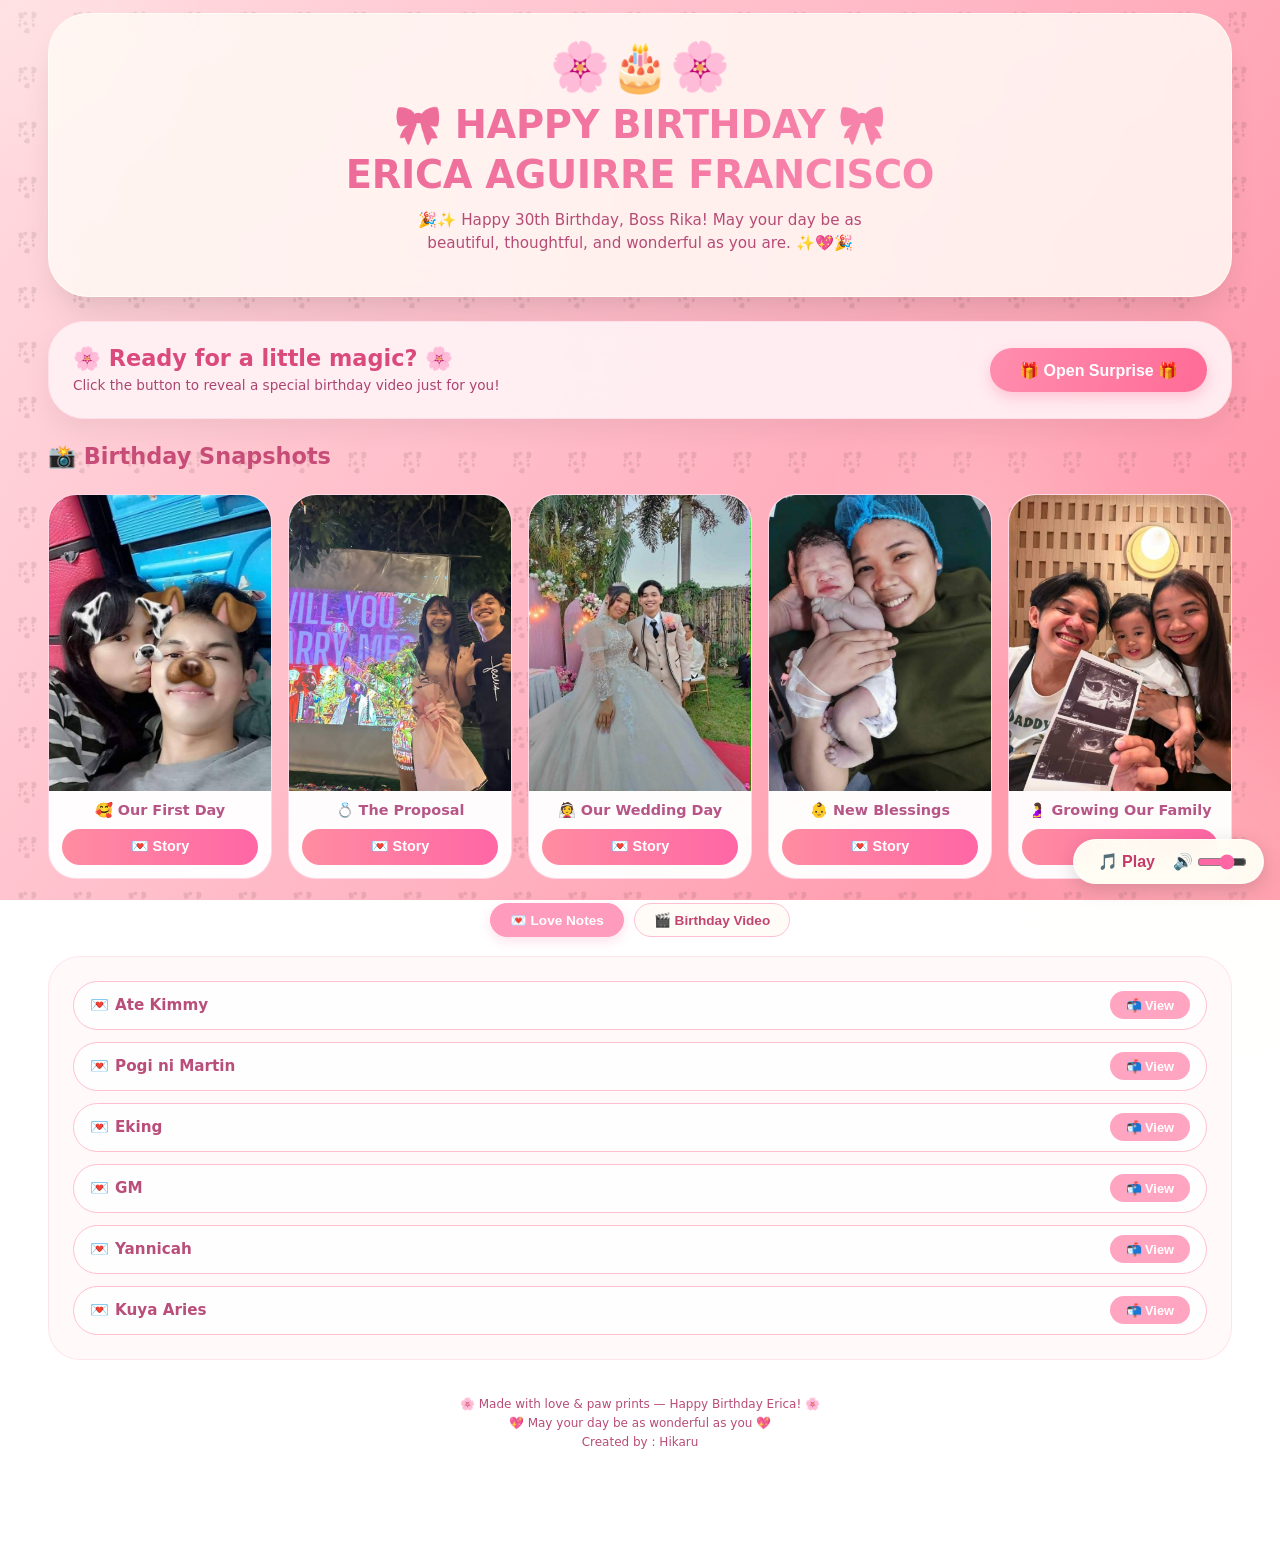
==== commit cffb68bf: "Update index.html" ====
--- a/Erica/index.html
+++ b/Erica/index.html
@@ -1107,7 +1107,7 @@
       </div>
     </div>
 
-    <footer>🌸 Made with love & paw prints — Happy Birthday Erica! 🌸<br>💖 May your day be as wonderful as you 💖</footer>
+    <footer>🌸 Made with love & paw prints — Happy Birthday Erica! 🌸<br>💖 May your day be as wonderful as you 💖<br> Created by : Hikaru</footer>
   </main>
 
   <script>
@@ -1233,10 +1233,10 @@
       <div class="message-header">
         <span class="msg-icon">🐶</span>
         <div class="msg-title">A Message from Pogi ni Martin</div>
-        <div class="msg-subtitle">Happy 30th Birthday, Ate Erica! 🎂🎉</div>
+
       </div>
       <div class="message-body">
-        <p>Pogi ni Martin - Wishing you the best 30th Birthday ate Erica. I hope you are filled with happiness, love from family and friends, and lots of great memories. May this new phase of life be filled with even greater success, better health, and many blessings. Enjoy your birthday!</p>
+        <p> you the best 30th Birthday ate Erica. I hope you are filled with happiness, love from family and friends, and lots of great memories. May this new phase of life be filled with even greater success, better health, and many blessings. Enjoy your birthday!</p>
       </div>
       <div class="signature">
         <div class="signature-name">— Pogi ni Martin</div>
@@ -1259,6 +1259,23 @@
       <div class="signature">
         <div class="signature-name">— Eking</div>
         <div class="signature-hearts">💕💕💕</div>
+      </div>
+    `
+  },
+    {
+    name: "GM",
+    icon: "⭐",
+    message: `
+      <div class="message-header">
+        <span class="msg-icon">⭐</span>
+        <div class="msg-title">A Message from GM</div>
+      </div>
+      <div class="message-body">
+        <p>Happy Birthday, Ate Erica. I'm grateful for you and all the light you bring. May this year bring you closer to everything you're hoping for. Celebrate big you've earned it.</p>
+      </div>
+      <div class="signature">
+        <div class="signature-name">— pinakapogi sa lahat gm</div>
+        <div class="signature-hearts">⭐💫</div>
       </div>
     `
   },
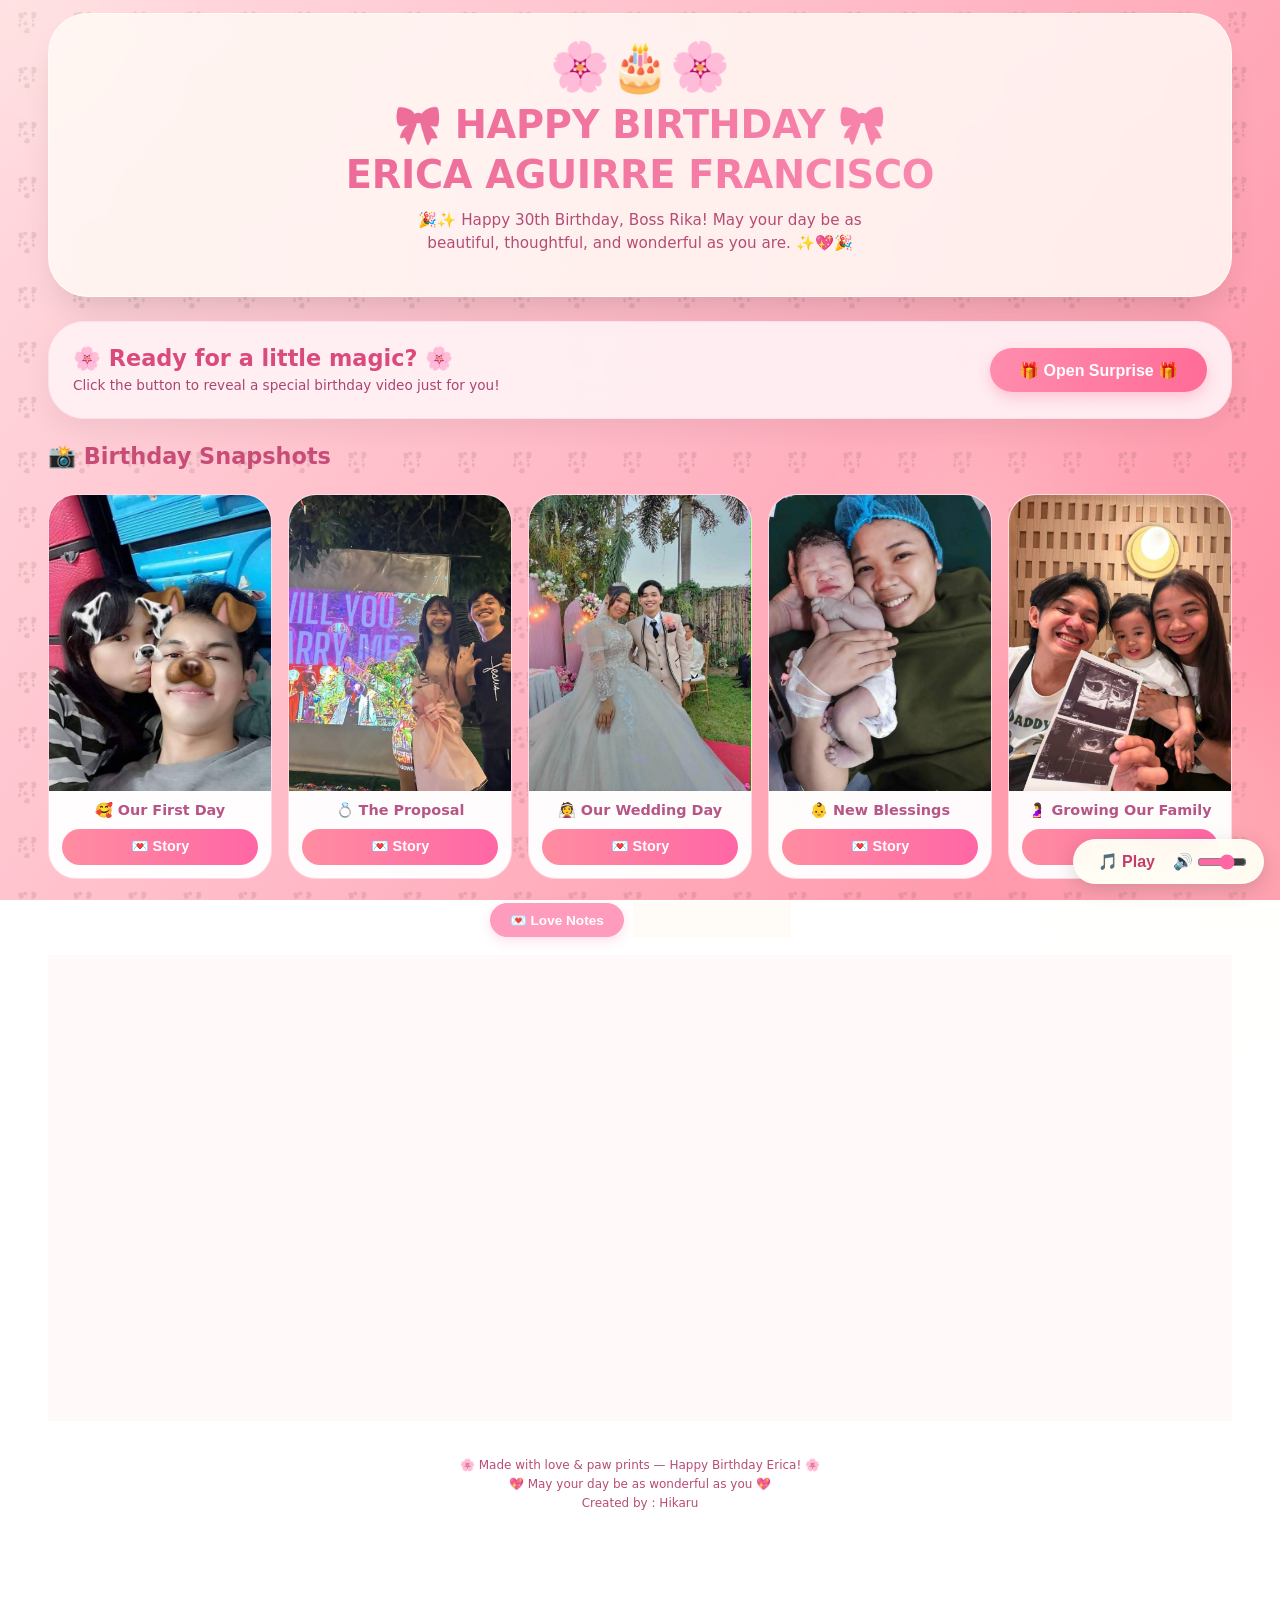
==== commit 4cec0191: "Ezra habol" ====
--- a/Erica/index.html
+++ b/Erica/index.html
@@ -4,908 +4,7 @@
   <meta charset="UTF-8">
   <meta name="viewport" content="width=device-width, initial-scale=1.0, maximum-scale=1.0, user-scalable=yes, viewport-fit=cover">
   <title>✨ Erica's Birthday</title>
-  <style>
-    * {
-      margin: 0;
-      padding: 0;
-      box-sizing: border-box;
-    }
-
-    html {
-      -webkit-overflow-scrolling: touch;
-      scroll-behavior: smooth;
-    }
-
-    body {
-      min-height: 100vh;
-      min-height: -webkit-fill-available;
-      background: linear-gradient(125deg, #ffdde1 0%, #ffb7c5 50%, #ff8da1 100%);
-      background-attachment: fixed;
-      font-family: 'Poppins', 'Inter', system-ui, -apple-system, sans-serif;
-      padding: 0.8rem;
-      position: relative;
-      overflow-x: hidden;
-      overflow-y: auto;
-      -webkit-overflow-scrolling: touch;
-    }
-
-    .dog-bg-pattern {
-      position: fixed;
-      top: 0;
-      left: 0;
-      width: 100%;
-      height: 100%;
-      pointer-events: none;
-      z-index: 1;
-      background-image: url('data:image/svg+xml;utf8,<svg xmlns="http://www.w3.org/2000/svg" viewBox="0 0 120 120" opacity="0.12"><path fill="%23443322" d="M40,30 Q45,25 50,30 L52,38 Q48,42 42,40 Z M70,30 Q75,25 80,30 L78,38 Q72,42 68,40 Z M55,45 Q60,48 58,55 Q52,56 50,52 Z M45,50 Q48,55 44,60 Q38,58 40,52 Z M75,50 Q78,55 74,60 Q68,58 70,52 Z M58,60 Q62,65 60,72 Q54,74 52,68 Z M62,60 Q66,65 64,72 Q58,74 56,68 Z"></path><circle cx="44" cy="45" r="2.5" fill="%23332211"/><circle cx="72" cy="45" r="2.5" fill="%23332211"/><path d="M53 52 Q58 54 62 52" stroke="%23443322" stroke-width="1.8" fill="none"/><path d="M50 28 L55 25 L60 28 L58 33 L52 33 Z" fill="%23443322"/><path d="M68 28 L73 25 L78 28 L76 33 L70 33 Z" fill="%23443322"/></svg>');
-      background-repeat: repeat;
-      background-size: 55px 55px;
-    }
-
-    .shape-bg {
-      position: fixed;
-      top: 0;
-      left: 0;
-      width: 100%;
-      height: 100%;
-      pointer-events: none;
-      z-index: 2;
-    }
-    .shape-bg div {
-      position: absolute;
-      background: rgba(255,255,240,0.2);
-      border-radius: 50%;
-      filter: blur(60px);
-    }
-    .shape1 { width: 200px; height: 200px; top: -80px; left: -60px; background: #ffb3c6; }
-    .shape2 { width: 300px; height: 300px; bottom: -100px; right: -100px; background: #ff99bb; }
-    .shape3 { width: 180px; height: 180px; top: 50%; left: 70%; background: #ffc0d0; }
-
-    .music-float {
-      position: fixed;
-      bottom: 16px;
-      right: 16px;
-      background: rgba(255,255,245,0.95);
-      backdrop-filter: blur(12px);
-      -webkit-backdrop-filter: blur(12px);
-      border-radius: 40px;
-      padding: 8px 16px;
-      display: flex;
-      gap: 10px;
-      align-items: center;
-      box-shadow: 0 6px 20px rgba(0,0,0,0.15);
-      z-index: 200;
-      border: 1px solid rgba(255,255,255,0.5);
-      flex-wrap: wrap;
-      justify-content: center;
-      transition: transform 0.2s ease;
-    }
-    .music-float button {
-      background: none;
-      border: none;
-      font-size: 1rem;
-      cursor: pointer;
-      color: #c43a6b;
-      font-weight: 600;
-      display: flex;
-      align-items: center;
-      gap: 4px;
-      padding: 4px 8px;
-      white-space: nowrap;
-    }
-    .music-float .vol-icon {
-      background: none;
-      border: none;
-      font-size: 1rem;
-      cursor: pointer;
-      color: #c43a6b;
-      font-weight: 600;
-      display: flex;
-      align-items: center;
-      gap: 4px;
-    }
-    .music-float input {
-      width: 50px;
-      accent-color: #ff66a5;
-    }
-
-    .glass-modern {
-      max-width: 1200px;
-      margin: 0 auto;
-      position: relative;
-      z-index: 15;
-      padding: 0 0.5rem;
-      padding-bottom: 80px;
-    }
-
-    .hero-modern {
-      background: rgba(255, 250, 245, 0.85);
-      backdrop-filter: blur(15px);
-      -webkit-backdrop-filter: blur(15px);
-      border-radius: 40px;
-      padding: 1.5rem 1.5rem 2rem;
-      margin-bottom: 1.5rem;
-      text-align: center;
-      box-shadow: 0 20px 35px -12px rgba(0,0,0,0.15);
-      border: 1px solid rgba(255,255,245,0.7);
-    }
-    .floating-icon {
-      font-size: 3rem;
-      display: inline-block;
-      animation: float 3s ease-in-out infinite;
-    }
-    @keyframes float {
-      0%,100%{ transform: translateY(0); }
-      50%{ transform: translateY(-10px); }
-    }
-    h1 {
-      font-size: clamp(1.5rem, 4vw, 2.4rem);
-      font-weight: 700;
-      background: linear-gradient(115deg, #e65c8c, #ff95b9);
-      background-clip: text;
-      -webkit-background-clip: text;
-      color: transparent;
-      margin: 0.3rem 0;
-      letter-spacing: -0.3px;
-      line-height: 1.3;
-      word-wrap: break-word;
-    }
-    .hero-sub {
-      color: #b64b76;
-      max-width: 500px;
-      margin: 0.6rem auto;
-      font-size: 0.95rem;
-      padding: 0 0.5rem;
-      line-height: 1.5;
-    }
-
-    .surprise-card {
-      background: #fff2f5ee;
-      backdrop-filter: blur(12px);
-      -webkit-backdrop-filter: blur(12px);
-      border-radius: 36px;
-      padding: 1.4rem 1.5rem;
-      margin: 1.5rem 0;
-      display: flex;
-      align-items: center;
-      justify-content: space-between;
-      flex-wrap: wrap;
-      gap: 1rem;
-      border: 1px solid #ffe0e8;
-      box-shadow: 0 10px 28px rgba(0,0,0,0.06);
-    }
-    .surprise-text {
-      flex: 1;
-      min-width: 180px;
-    }
-    .surprise-text h3 {
-      font-size: clamp(1.1rem, 2.5vw, 1.4rem);
-      font-weight: 700;
-      color: #da4a7c;
-    }
-    .surprise-text p {
-      color: #ac4570;
-      font-size: 0.85rem;
-      margin-top: 0.3rem;
-      line-height: 1.4;
-    }
-    .surprise-btn {
-      background: linear-gradient(105deg, #ff8dae, #ff6b97);
-      border: none;
-      padding: 0.8rem 1.8rem;
-      border-radius: 60px;
-      font-weight: 700;
-      font-size: 1rem;
-      color: white;
-      cursor: pointer;
-      transition: 0.2s;
-      box-shadow: 0 6px 14px rgba(255,105,150,0.3);
-      display: flex;
-      gap: 8px;
-      align-items: center;
-      white-space: nowrap;
-      -webkit-tap-highlight-color: transparent;
-    }
-    .surprise-btn:active { 
-      transform: scale(0.97); 
-    }
-
-    .gallery-5col {
-      display: grid;
-      grid-template-columns: repeat(auto-fit, minmax(180px, 1fr));
-      gap: 1rem;
-      margin: 1.5rem 0;
-    }
-    .gallery-item {
-      display: flex;
-      flex-direction: column;
-      background: rgba(255,255,255,0.96);
-      border-radius: 28px;
-      border: 1px solid #ffd8e6;
-      overflow: hidden;
-      transition: transform 0.25s ease;
-      height: 100%;
-    }
-    .gallery-item:active {
-      transform: scale(0.98);
-    }
-    .gallery-item img {
-      width: 100%;
-      aspect-ratio: 3/4;
-      object-fit: cover;
-      display: block;
-      cursor: pointer;
-      -webkit-tap-highlight-color: transparent;
-    }
-    .gallery-caption {
-      padding: 0.7rem 0.7rem 0;
-      text-align: center;
-      color: #b65586;
-      font-weight: 600;
-      font-size: 0.9rem;
-    }
-    .gallery-message-btn {
-      margin: 0.6rem 0.8rem 0.8rem;
-      padding: 0.6rem;
-      border: none;
-      border-radius: 20px;
-      background: linear-gradient(90deg, #ff8da1, #ff66a5);
-      color: #fff;
-      cursor: pointer;
-      font-size: 0.9rem;
-      font-weight: 600;
-      transition: transform 0.2s ease;
-      -webkit-tap-highlight-color: transparent;
-    }
-    .gallery-message-btn:active {
-      transform: scale(0.96);
-    }
-
-    .tab-bar {
-      display: flex;
-      justify-content: center;
-      gap: 0.6rem;
-      flex-wrap: wrap;
-      margin: 1.2rem 0;
-    }
-    .tab-btn {
-      background: rgba(255,250,245,0.8);
-      backdrop-filter: blur(5px);
-      -webkit-backdrop-filter: blur(5px);
-      border: 1px solid #ffbfd0;
-      padding: 0.5rem 1.2rem;
-      border-radius: 50px;
-      font-weight: 600;
-      color: #c14573;
-      cursor: pointer;
-      transition: 0.2s;
-      font-size: 0.85rem;
-      white-space: nowrap;
-      -webkit-tap-highlight-color: transparent;
-    }
-    .tab-btn.active-tab {
-      background: #ff9bbd;
-      color: white;
-      border-color: #ff9bbd;
-      box-shadow: 0 4px 12px rgba(255,105,150,0.2);
-    }
-    .tab-btn:active {
-      transform: scale(0.95);
-    }
-
-    .content-panel {
-      display: none;
-      background: rgba(255, 250, 248, 0.85);
-      backdrop-filter: blur(14px);
-      -webkit-backdrop-filter: blur(14px);
-      border-radius: 32px;
-      padding: 1.5rem;
-      margin-top: 0.5rem;
-      margin-bottom: 1rem;
-      border: 1px solid rgba(255,225,235,0.9);
-    }
-    .content-panel.active-panel {
-      display: block;
-      animation: fadeSlide 0.35s ease;
-    }
-    @keyframes fadeSlide {
-      from { opacity: 0; transform: translateY(10px); }
-      to { opacity: 1; transform: translateY(0); }
-    }
-
-    .wishes-list {
-      display: flex;
-      flex-direction: column;
-      gap: 12px;
-    }
-    .wish-bubble {
-      background: #ffffffcc;
-      border-radius: 40px;
-      padding: 0.6rem 1rem;
-      display: flex;
-      justify-content: space-between;
-      align-items: center;
-      border: 1px solid #ffbfcf;
-      transition: 0.2s;
-      flex-wrap: wrap;
-      gap: 0.5rem;
-    }
-    .wish-bubble:active { 
-      background: #fff0f5; 
-      transform: scale(0.98);
-    }
-    .wish-person {
-      font-weight: 700;
-      color: #ba4e7a;
-      display: flex;
-      gap: 6px;
-      align-items: center;
-      font-size: 0.95rem;
-    }
-    .envelope-btn {
-      background: #ffa5c2;
-      border: none;
-      padding: 0.4rem 1rem;
-      border-radius: 40px;
-      color: white;
-      font-weight: 600;
-      font-size: 0.8rem;
-      cursor: pointer;
-      transition: 0.2s;
-      white-space: nowrap;
-      -webkit-tap-highlight-color: transparent;
-    }
-    .envelope-btn:active { 
-      background: #e76f9a; 
-      transform: scale(0.95);
-    }
-
-    .video-card-modern {
-      background: #fff2f7;
-      border-radius: 1.5rem;
-      padding: 1.2rem;
-      text-align: center;
-    }
-    .badge-pink {
-      background: #ffc0d0;
-      display: inline-block;
-      padding: 0.25rem 0.8rem;
-      border-radius: 60px;
-      font-size: 0.78rem;
-    }
-
-    .extra-grid {
-      display: grid;
-      grid-template-columns: repeat(auto-fit, minmax(130px, 1fr));
-      gap: 0.8rem;
-    }
-    .extra-grid .gallery-item {
-      border-radius: 20px;
-    }
-    .extra-grid .gallery-item img {
-      width: 100%;
-      height: 130px;
-      object-fit: cover;
-      cursor: pointer;
-      border-radius: 20px 20px 0 0;
-      -webkit-tap-highlight-color: transparent;
-    }
-    .extra-grid .gallery-caption {
-      font-size: 0.8rem;
-      padding: 0.5rem;
-    }
-
-    .modal-envelope {
-      position: fixed;
-      top: 0;
-      left: 0;
-      width: 100%;
-      height: 100%;
-      height: -webkit-fill-available;
-      background: rgba(0,0,0,0.6);
-      backdrop-filter: blur(8px);
-      -webkit-backdrop-filter: blur(8px);
-      display: flex;
-      align-items: center;
-      justify-content: center;
-      z-index: 300;
-      visibility: hidden;
-      opacity: 0;
-      transition: opacity 0.2s, visibility 0.2s;
-      padding: 0.8rem;
-    }
-    .modal-envelope.active {
-      visibility: visible;
-      opacity: 1;
-    }
-    .envelope-paper {
-      background: #fffafc;
-      max-width: 500px;
-      width: 100%;
-      border-radius: 24px;
-      overflow: hidden;
-      box-shadow: 0 28px 36px rgba(0,0,0,0.18);
-      max-height: calc(100vh - 60px);
-      max-height: calc(var(--vh, 1vh) * 100 - 60px);
-      display: flex;
-      flex-direction: column;
-    }
-    .envelope-top {
-      background: linear-gradient(115deg, #ff87ae, #ffb0c7);
-      padding: 1.2rem;
-      text-align: center;
-      position: relative;
-      flex-shrink: 0;
-    }
-    .close-modal {
-      position: absolute;
-      right: 16px;
-      top: 12px;
-      font-size: 1.5rem;
-      cursor: pointer;
-      color: white;
-      background: none;
-      border: none;
-      width: 32px;
-      height: 32px;
-      display: flex;
-      align-items: center;
-      justify-content: center;
-      -webkit-tap-highlight-color: transparent;
-    }
-    .msg-content {
-      padding: 1rem;
-      background: #fff7fa;
-      overflow-y: auto;
-      overflow-x: hidden;
-      -webkit-overflow-scrolling: touch;
-      flex: 1;
-      min-height: 0;
-      overscroll-behavior: contain;
-    }
-    .msg-text {
-      font-size: 0.95rem;
-      line-height: 1.7;
-      color: #a13e65;
-      margin: 0.5rem 0;
-      word-break: break-word;
-      overflow-wrap: break-word;
-    }
-    .msg-text p {
-      margin-bottom: 0.8rem;
-    }
-    .msg-text img, .wish-img {
-      max-width: 100%;
-      height: auto;
-      display: block;
-      margin: 0.8rem auto;
-      border-radius: 10px;
-      box-shadow: 0 8px 20px rgba(0,0,0,0.1);
-    }
-    .signature {
-      text-align: right;
-      font-weight: 600;
-      color: #e75a8c;
-      margin-top: 0.8rem;
-      font-size: 0.9rem;
-    }
-
-    .gift-modal {
-      position: fixed;
-      inset: 0;
-      background: rgba(0, 0, 0, 0.85);
-      backdrop-filter: blur(12px);
-      -webkit-backdrop-filter: blur(12px);
-      display: flex;
-      align-items: center;
-      justify-content: center;
-      padding: 0.8rem;
-      z-index: 250;
-      visibility: hidden;
-      opacity: 0;
-      transition: opacity 0.2s ease, visibility 0.2s ease;
-    }
-    .gift-modal.active {
-      visibility: visible;
-      opacity: 1;
-    }
-    .gift-container {
-      position: relative;
-      background: #fff4f9;
-      border-radius: 1.5rem;
-      width: min(95%, 700px);
-      max-height: calc(100vh - 30px);
-      max-height: calc(var(--vh, 1vh) * 100 - 30px);
-      overflow-y: auto;
-      overflow-x: hidden;
-      -webkit-overflow-scrolling: touch;
-      display: flex;
-      flex-direction: column;
-      gap: 0.8rem;
-      padding: 1rem;
-      text-align: center;
-      border: 1px solid #ffacc6;
-      box-shadow: 0 18px 50px rgba(0, 0, 0, 0.18);
-      overscroll-behavior: contain;
-    }
-    .video-close-btn {
-      position: sticky;
-      top: 0;
-      align-self: flex-end;
-      width: 2.2rem;
-      height: 2.2rem;
-      display: inline-flex;
-      align-items: center;
-      justify-content: center;
-      border: none;
-      border-radius: 50%;
-      background: rgba(255, 255, 255, 0.95);
-      color: #8b2e58;
-      font-size: 1.2rem;
-      cursor: pointer;
-      z-index: 2;
-      box-shadow: 0 4px 12px rgba(0,0,0,0.1);
-      flex-shrink: 0;
-      -webkit-tap-highlight-color: transparent;
-    }
-    .gift-container video {
-      width: 100%;
-      max-height: 50vh;
-      object-fit: contain;
-      border-radius: 1rem;
-      flex-shrink: 0;
-    }
-    .message-popup-btn {
-      display: inline-flex;
-      align-items: center;
-      justify-content: center;
-      gap: 0.4rem;
-      padding: 0.7rem 1rem;
-      border: none;
-      border-radius: 999px;
-      background: #ff7aa3;
-      color: #fff;
-      cursor: pointer;
-      font-size: 0.9rem;
-      font-weight: 600;
-      margin: 0 auto;
-      width: auto;
-      min-width: 160px;
-      -webkit-tap-highlight-color: transparent;
-      flex-shrink: 0;
-    }
-    .message-popup-btn:active {
-      background: #e14e80;
-    }
-    .gift-container h3 {
-      font-size: clamp(1rem, 2.5vw, 1.3rem);
-      flex-shrink: 0;
-    }
-    .gift-container p {
-      font-size: 0.85rem;
-      flex-shrink: 0;
-    }
-
-    .bhessy-message-btn {
-      display: inline-flex;
-      align-items: center;
-      justify-content: center;
-      gap: 0.4rem;
-      padding: 0.7rem 1rem;
-      border: none;
-      border-radius: 999px;
-      background: linear-gradient(105deg, #ff9bbd, #ff7597);
-      color: #fff;
-      cursor: pointer;
-      font-size: 0.9rem;
-      font-weight: 600;
-      margin: 0 auto;
-      width: auto;
-      min-width: 160px;
-      transition: transform 0.2s ease, background 0.2s ease;
-      -webkit-tap-highlight-color: transparent;
-      flex-shrink: 0;
-    }
-    .bhessy-message-btn:active {
-      transform: scale(0.96);
-      background: linear-gradient(105deg, #ff87ae, #ff6085);
-    }
-
-    /* Google Drive link button - styled like video */
-    .drive-link-btn {
-      display: inline-flex;
-      align-items: center;
-      justify-content: center;
-      gap: 0.6rem;
-      padding: 0.8rem 1.5rem;
-      border: none;
-      border-radius: 999px;
-      background: linear-gradient(105deg, #4285f4, #34a853);
-      color: #fff;
-      cursor: pointer;
-      font-size: 1rem;
-      font-weight: 600;
-      margin: 0 auto;
-      width: auto;
-      min-width: 200px;
-      transition: transform 0.2s ease, box-shadow 0.2s ease;
-      -webkit-tap-highlight-color: transparent;
-      flex-shrink: 0;
-      text-decoration: none;
-      box-shadow: 0 4px 15px rgba(66, 133, 244, 0.3);
-    }
-    .drive-link-btn:active {
-      transform: scale(0.96);
-    }
-    .drive-link-btn:hover {
-      box-shadow: 0 6px 20px rgba(66, 133, 244, 0.4);
-    }
-
-    .photo-message-modal, .video-message-popup, .bhessy-message-popup {
-      position: fixed;
-      inset: 0;
-      display: none;
-      align-items: center;
-      justify-content: center;
-      background: rgba(0, 0, 0, 0.75);
-      z-index: 1300;
-      padding: 0.8rem;
-    }
-    .photo-message-modal.active, .video-message-popup.active, .bhessy-message-popup.active {
-      display: flex;
-    }
-    .photo-message-card, .video-message-card {
-      width: min(100%, 650px);
-      max-height: calc(100vh - 30px);
-      max-height: calc(var(--vh, 1vh) * 100 - 30px);
-      overflow-y: auto;
-      overflow-x: hidden;
-      -webkit-overflow-scrolling: touch;
-      background: #fff5fb;
-      border-radius: 1.5rem;
-      border: 1px solid #ffc5dd;
-      padding: 1.5rem;
-      box-shadow: 0 24px 60px rgba(0, 0, 0, 0.18);
-      position: relative;
-      overscroll-behavior: contain;
-    }
-    .close-photo-message, .close-message-btn, .close-bhessy-message-btn {
-      position: sticky;
-      top: 0;
-      float: right;
-      border: none;
-      background: rgba(255,255,255,0.9);
-      color: #8b2e58;
-      font-size: 1.3rem;
-      cursor: pointer;
-      width: 32px;
-      height: 32px;
-      display: flex;
-      align-items: center;
-      justify-content: center;
-      border-radius: 50%;
-      -webkit-tap-highlight-color: transparent;
-      z-index: 5;
-      box-shadow: 0 2px 8px rgba(0,0,0,0.1);
-    }
-    .photo-message-title, .video-message-title {
-      font-size: 1.2rem;
-      font-weight: 700;
-      margin-bottom: 0.8rem;
-      color: #c4356f;
-      text-align: center;
-      clear: both;
-    }
-    .photo-message-text {
-      line-height: 1.8;
-      font-size: 0.95rem;
-      white-space: pre-wrap;
-      word-wrap: break-word;
-      overflow-wrap: break-word;
-    }
-    .photo-message-card p, .video-message-card p {
-      margin: 0.7rem 0;
-      line-height: 1.7;
-      font-size: 0.93rem;
-      color: #5f2c4b;
-      word-wrap: break-word;
-      overflow-wrap: break-word;
-    }
-    .photo-message-card img, .video-message-card img {
-      max-width: 100%;
-      height: auto;
-      border-radius: 10px;
-      margin: 0.6rem 0;
-      box-shadow: 0 8px 20px rgba(0,0,0,0.1);
-    }
-    .photo-message-card h3, .video-message-card h3 {
-      color: #c4356f;
-      font-size: 1rem;
-      margin: 1rem 0 0.5rem;
-    }
-
-    .image-modal {
-      position: fixed;
-      top: 0;
-      left: 0;
-      width: 100%;
-      height: 100%;
-      height: -webkit-fill-available;
-      display: none;
-      align-items: center;
-      justify-content: center;
-      background: rgba(0,0,0,0.8);
-      z-index: 1000;
-      padding: 1rem;
-    }
-    .image-modal.active { display: flex; }
-    .image-modal-content {
-      position: relative;
-      max-width: 95vw;
-      max-height: 90vh;
-    }
-    .image-modal img {
-      max-width: 100%;
-      max-height: 80vh;
-      border-radius: 12px;
-      display: block;
-      margin: 0 auto;
-      box-shadow: 0 20px 40px rgba(0,0,0,0.5);
-    }
-    .image-modal-caption {
-      margin-top: 0.5rem;
-      color: #ffd6e6;
-      font-weight: 600;
-      text-align: center;
-      font-size: 0.9rem;
-    }
-    .image-modal-close {
-      position: absolute;
-      top: -15px;
-      right: -15px;
-      background: #fff;
-      border-radius: 50%;
-      width: 36px;
-      height: 36px;
-      display: inline-flex;
-      align-items: center;
-      justify-content: center;
-      cursor: pointer;
-      box-shadow: 0 6px 18px rgba(0,0,0,0.2);
-      font-size: 1rem;
-      color: #c14573;
-      border: none;
-      z-index: 10;
-      -webkit-tap-highlight-color: transparent;
-    }
-
-    footer {
-      text-align: center;
-      padding: 1.2rem;
-      color: #b84c76;
-      font-size: 0.75rem;
-      line-height: 1.6;
-    }
-
-    .section-title {
-      color: #c84c78;
-      font-weight: 600;
-      margin-bottom: 0.8rem;
-      font-size: clamp(1.1rem, 2.5vw, 1.4rem);
-    }
-
-    body.no-scroll {
-      overflow: hidden;
-      position: fixed;
-      width: 100%;
-      height: 100%;
-    }
-
-    /* --- FIXED RESPONSIVE: 1 PER LINE ON PHONE --- */
-    @media (max-width: 640px) {
-      .gallery-5col {
-        grid-template-columns: 1fr;
-        gap: 1rem;
-        max-width: 400px;
-        margin-left: auto;
-        margin-right: auto;
-      }
-      .gallery-item img {
-        aspect-ratio: 3/4;
-        max-height: 400px;
-        object-fit: cover;
-      }
-      .extra-grid {
-        grid-template-columns: 1fr 1fr;
-        gap: 0.6rem;
-      }
-    }
-
-    @media (max-width: 480px) {
-      .gallery-5col {
-        grid-template-columns: 1fr;
-        max-width: 320px;
-        gap: 0.8rem;
-      }
-      .gallery-item img {
-        aspect-ratio: 3/4;
-        max-height: 350px;
-      }
-      .extra-grid {
-        grid-template-columns: 1fr 1fr;
-        gap: 0.4rem;
-      }
-      .extra-grid .gallery-item img {
-        height: 110px;
-      }
-    }
-
-    @media (max-width: 360px) {
-      .gallery-5col {
-        max-width: 280px;
-      }
-      .gallery-item img {
-        max-height: 300px;
-      }
-    }
-
-    /* other responsive adjustments */
-    @media (max-width: 768px) {
-      body { padding: 0.4rem; }
-      .glass-modern { padding: 0 0.2rem; padding-bottom: 75px; }
-      .hero-modern { padding: 1.2rem 0.8rem 1.5rem; border-radius: 28px; }
-      .floating-icon { font-size: 2.5rem; }
-      .hero-sub { font-size: 0.88rem; }
-      .surprise-card { flex-direction: column; align-items: stretch; text-align: center; padding: 1rem 0.8rem; border-radius: 28px; }
-      .surprise-btn { width: 100%; justify-content: center; padding: 0.7rem 1.5rem; }
-      .content-panel { padding: 1rem; border-radius: 24px; }
-      .envelope-paper { border-radius: 20px; max-height: calc(100vh - 40px); max-height: calc(var(--vh, 1vh) * 100 - 40px); }
-      .msg-content { padding: 0.8rem; }
-      .msg-text { font-size: 0.9rem; }
-      .gift-container { padding: 0.8rem; border-radius: 1.2rem; max-height: calc(100vh - 20px); max-height: calc(var(--vh, 1vh) * 100 - 20px); }
-      .gift-container video { max-height: 40vh; }
-      .music-float { bottom: 10px; right: 10px; padding: 6px 12px; gap: 6px; border-radius: 30px; }
-      .music-float button { font-size: 0.9rem; padding: 2px 6px; }
-      .music-float input { width: 40px; }
-      .tab-btn { padding: 0.45rem 1rem; font-size: 0.8rem; }
-      .photo-message-card, .video-message-card { padding: 1.2rem; border-radius: 1.2rem; max-height: calc(100vh - 20px); max-height: calc(var(--vh, 1vh) * 100 - 20px); }
-      .photo-message-card p, .video-message-card p { font-size: 0.88rem; }
-      .drive-link-btn { font-size: 0.9rem; padding: 0.7rem 1.2rem; min-width: 170px; }
-    }
-
-    @media (max-width: 480px) {
-      body { padding: 0.3rem; }
-      .glass-modern { padding: 0 0.1rem; padding-bottom: 70px; }
-      .hero-modern { padding: 1rem 0.6rem 1.2rem; border-radius: 24px; }
-      .floating-icon { font-size: 2.2rem; }
-      h1 { font-size: clamp(1.3rem, 3.5vw, 1.6rem); }
-      .hero-sub { font-size: 0.82rem; }
-      .surprise-card { padding: 0.8rem 0.6rem; border-radius: 24px; gap: 0.8rem; }
-      .surprise-btn { padding: 0.6rem 1.2rem; font-size: 0.9rem; }
-      .gallery-caption { font-size: 0.75rem; padding: 0.5rem; }
-      .gallery-message-btn { font-size: 0.78rem; margin: 0.4rem 0.6rem 0.6rem; padding: 0.5rem; }
-      .extra-grid .gallery-caption { font-size: 0.7rem; }
-      .wish-bubble { border-radius: 30px; padding: 0.5rem 0.8rem; }
-      .wish-person { font-size: 0.85rem; }
-      .envelope-btn { font-size: 0.75rem; padding: 0.35rem 0.8rem; }
-      .content-panel { padding: 0.8rem; border-radius: 20px; }
-      .gift-container { padding: 0.7rem; border-radius: 1rem; max-height: calc(100vh - 16px); max-height: calc(var(--vh, 1vh) * 100 - 16px); gap: 0.6rem; }
-      .gift-container video { max-height: 35vh; }
-      .message-popup-btn, .bhessy-message-btn { font-size: 0.82rem; padding: 0.6rem 0.8rem; min-width: 100%; width: 100%; }
-      .music-float { bottom: 8px; right: 8px; padding: 5px 10px; gap: 4px; border-radius: 25px; }
-      .music-float button { font-size: 0.85rem; }
-      .music-float input { width: 35px; }
-      .tab-btn { padding: 0.4rem 0.8rem; font-size: 0.75rem; }
-      .photo-message-card, .video-message-card { padding: 1rem; border-radius: 1rem; max-height: calc(100vh - 16px); max-height: calc(var(--vh, 1vh) * 100 - 16px); }
-      .photo-message-card p, .video-message-card p { font-size: 0.85rem; line-height: 1.6; }
-      .close-photo-message, .close-message-btn, .close-bhessy-message-btn { width: 28px; height: 28px; font-size: 1.1rem; }
-      .image-modal-close { width: 30px; height: 30px; top: -12px; right: -12px; font-size: 0.9rem; }
-      .envelope-paper { border-radius: 18px; max-height: calc(100vh - 32px); max-height: calc(var(--vh, 1vh) * 100 - 32px); }
-      .envelope-top { padding: 1rem; }
-      .msg-content { padding: 0.7rem; }
-      .drive-link-btn { font-size: 0.82rem; padding: 0.6rem 1rem; min-width: 100%; width: 100%; }
-    }
-  </style>
+<link rel="stylesheet" href="style.css?v=2">
 </head>
 <body>
   <div class="dog-bg-pattern"></div>
@@ -1226,6 +325,25 @@
       </div>
     `
   },
+    {
+    name: "Ezra",
+    icon: "😁",
+    message: `
+      <div class="message-header">
+        <span class="msg-icon">😁</span>
+        <div class="msg-title">A Message from Ezra</div>
+        <div class="msg-subtitle">Happy Birthday, Ate Rika! 🎂🎉</div>
+      </div>
+      <div class="message-body">
+        <p>Happy Happy Birthday sa ate kong Rika hahaha wish you all the best lalo na ngayon mag kakaroon ka ulit ng additional baby hindi new kasi pag new parang hindi na si Matmat baby ei hahaha pero ayun ingat lagi pag may free time ako pag need moko chat kalang teh lilipad ako ay este puntahan agad kita pero ngayon sure naman na di ako ang unang mag papalit ng diaper ni baby kasi may experience na si kuya hahaha ayun lang Happy Happy Birthday enjoyin mo araw mo pwede tupakin pero bawal ka sobra kasi deliks pag mastress I hope na gustuhan mo gift namin yan muna wala na gipit ei hindi pa me mayaman feelingera lang kaya walang ipon ei hahaha. Iloveyou tehh at andyan ka lagi kaya andito din kami lagi sayo 😁😁😘😘</p>
+        <p>Ayaw ko na pahabain baka mas humaba pa to kesa kwento ko nung grade 7 🤣🤣</p>
+      </div>
+      <div class="signature">
+        <div class="signature-name">— Ezra</div>
+        <div class="signature-hearts">😁😘💕</div>
+      </div>
+    `
+  },
   {
     name: "Pogi ni Martin",
     icon: "🐶",
--- a/Erica/style.css
+++ b/Erica/style.css
@@ -0,0 +1,901 @@
+
+    * {
+      margin: 0;
+      padding: 0;
+      box-sizing: border-box;
+    }
+
+    html {
+      -webkit-overflow-scrolling: touch;
+      scroll-behavior: smooth;
+    }
+
+    body {
+      min-height: 100vh;
+      min-height: -webkit-fill-available;
+      background: linear-gradient(125deg, #ffdde1 0%, #ffb7c5 50%, #ff8da1 100%);
+      background-attachment: fixed;
+      font-family: 'Poppins', 'Inter', system-ui, -apple-system, sans-serif;
+      padding: 0.8rem;
+      position: relative;
+      overflow-x: hidden;
+      overflow-y: auto;
+      -webkit-overflow-scrolling: touch;
+    }
+
+    .dog-bg-pattern {
+      position: fixed;
+      top: 0;
+      left: 0;
+      width: 100%;
+      height: 100%;
+      pointer-events: none;
+      z-index: 1;
+      background-image: url('data:image/svg+xml;utf8,<svg xmlns="http://www.w3.org/2000/svg" viewBox="0 0 120 120" opacity="0.12"><path fill="%23443322" d="M40,30 Q45,25 50,30 L52,38 Q48,42 42,40 Z M70,30 Q75,25 80,30 L78,38 Q72,42 68,40 Z M55,45 Q60,48 58,55 Q52,56 50,52 Z M45,50 Q48,55 44,60 Q38,58 40,52 Z M75,50 Q78,55 74,60 Q68,58 70,52 Z M58,60 Q62,65 60,72 Q54,74 52,68 Z M62,60 Q66,65 64,72 Q58,74 56,68 Z"></path><circle cx="44" cy="45" r="2.5" fill="%23332211"/><circle cx="72" cy="45" r="2.5" fill="%23332211"/><path d="M53 52 Q58 54 62 52" stroke="%23443322" stroke-width="1.8" fill="none"/><path d="M50 28 L55 25 L60 28 L58 33 L52 33 Z" fill="%23443322"/><path d="M68 28 L73 25 L78 28 L76 33 L70 33 Z" fill="%23443322"/></svg>');
+      background-repeat: repeat;
+      background-size: 55px 55px;
+    }
+
+    .shape-bg {
+      position: fixed;
+      top: 0;
+      left: 0;
+      width: 100%;
+      height: 100%;
+      pointer-events: none;
+      z-index: 2;
+    }
+    .shape-bg div {
+      position: absolute;
+      background: rgba(255,255,240,0.2);
+      border-radius: 50%;
+      filter: blur(60px);
+    }
+    .shape1 { width: 200px; height: 200px; top: -80px; left: -60px; background: #ffb3c6; }
+    .shape2 { width: 300px; height: 300px; bottom: -100px; right: -100px; background: #ff99bb; }
+    .shape3 { width: 180px; height: 180px; top: 50%; left: 70%; background: #ffc0d0; }
+
+    .music-float {
+      position: fixed;
+      bottom: 16px;
+      right: 16px;
+      background: rgba(255,255,245,0.95);
+      backdrop-filter: blur(12px);
+      -webkit-backdrop-filter: blur(12px);
+      border-radius: 40px;
+      padding: 8px 16px;
+      display: flex;
+      gap: 10px;
+      align-items: center;
+      box-shadow: 0 6px 20px rgba(0,0,0,0.15);
+      z-index: 200;
+      border: 1px solid rgba(255,255,255,0.5);
+      flex-wrap: wrap;
+      justify-content: center;
+      transition: transform 0.2s ease;
+    }
+    .music-float button {
+      background: none;
+      border: none;
+      font-size: 1rem;
+      cursor: pointer;
+      color: #c43a6b;
+      font-weight: 600;
+      display: flex;
+      align-items: center;
+      gap: 4px;
+      padding: 4px 8px;
+      white-space: nowrap;
+    }
+    .music-float .vol-icon {
+      background: none;
+      border: none;
+      font-size: 1rem;
+      cursor: pointer;
+      color: #c43a6b;
+      font-weight: 600;
+      display: flex;
+      align-items: center;
+      gap: 4px;
+    }
+    .music-float input {
+      width: 50px;
+      accent-color: #ff66a5;
+    }
+
+    .glass-modern {
+      max-width: 1200px;
+      margin: 0 auto;
+      position: relative;
+      z-index: 15;
+      padding: 0 0.5rem;
+      padding-bottom: 80px;
+    }
+
+    .hero-modern {
+      background: rgba(255, 250, 245, 0.85);
+      backdrop-filter: blur(15px);
+      -webkit-backdrop-filter: blur(15px);
+      border-radius: 40px;
+      padding: 1.5rem 1.5rem 2rem;
+      margin-bottom: 1.5rem;
+      text-align: center;
+      box-shadow: 0 20px 35px -12px rgba(0,0,0,0.15);
+      border: 1px solid rgba(255,255,245,0.7);
+    }
+    .floating-icon {
+      font-size: 3rem;
+      display: inline-block;
+      animation: float 3s ease-in-out infinite;
+    }
+    @keyframes float {
+      0%,100%{ transform: translateY(0); }
+      50%{ transform: translateY(-10px); }
+    }
+    h1 {
+      font-size: clamp(1.5rem, 4vw, 2.4rem);
+      font-weight: 700;
+      background: linear-gradient(115deg, #e65c8c, #ff95b9);
+      background-clip: text;
+      -webkit-background-clip: text;
+      color: transparent;
+      margin: 0.3rem 0;
+      letter-spacing: -0.3px;
+      line-height: 1.3;
+      word-wrap: break-word;
+    }
+    .hero-sub {
+      color: #b64b76;
+      max-width: 500px;
+      margin: 0.6rem auto;
+      font-size: 0.95rem;
+      padding: 0 0.5rem;
+      line-height: 1.5;
+    }
+
+    .surprise-card {
+      background: #fff2f5ee;
+      backdrop-filter: blur(12px);
+      -webkit-backdrop-filter: blur(12px);
+      border-radius: 36px;
+      padding: 1.4rem 1.5rem;
+      margin: 1.5rem 0;
+      display: flex;
+      align-items: center;
+      justify-content: space-between;
+      flex-wrap: wrap;
+      gap: 1rem;
+      border: 1px solid #ffe0e8;
+      box-shadow: 0 10px 28px rgba(0,0,0,0.06);
+    }
+    .surprise-text {
+      flex: 1;
+      min-width: 180px;
+    }
+    .surprise-text h3 {
+      font-size: clamp(1.1rem, 2.5vw, 1.4rem);
+      font-weight: 700;
+      color: #da4a7c;
+    }
+    .surprise-text p {
+      color: #ac4570;
+      font-size: 0.85rem;
+      margin-top: 0.3rem;
+      line-height: 1.4;
+    }
+    .surprise-btn {
+      background: linear-gradient(105deg, #ff8dae, #ff6b97);
+      border: none;
+      padding: 0.8rem 1.8rem;
+      border-radius: 60px;
+      font-weight: 700;
+      font-size: 1rem;
+      color: white;
+      cursor: pointer;
+      transition: 0.2s;
+      box-shadow: 0 6px 14px rgba(255,105,150,0.3);
+      display: flex;
+      gap: 8px;
+      align-items: center;
+      white-space: nowrap;
+      -webkit-tap-highlight-color: transparent;
+    }
+    .surprise-btn:active { 
+      transform: scale(0.97); 
+    }
+
+    .gallery-5col {
+      display: grid;
+      grid-template-columns: repeat(auto-fit, minmax(180px, 1fr));
+      gap: 1rem;
+      margin: 1.5rem 0;
+    }
+    .gallery-item {
+      display: flex;
+      flex-direction: column;
+      background: rgba(255,255,255,0.96);
+      border-radius: 28px;
+      border: 1px solid #ffd8e6;
+      overflow: hidden;
+      transition: transform 0.25s ease;
+      height: 100%;
+    }
+    .gallery-item:active {
+      transform: scale(0.98);
+    }
+    .gallery-item img {
+      width: 100%;
+      aspect-ratio: 3/4;
+      object-fit: cover;
+      display: block;
+      cursor: pointer;
+      -webkit-tap-highlight-color: transparent;
+    }
+    .gallery-caption {
+      padding: 0.7rem 0.7rem 0;
+      text-align: center;
+      color: #b65586;
+      font-weight: 600;
+      font-size: 0.9rem;
+    }
+    .gallery-message-btn {
+      margin: 0.6rem 0.8rem 0.8rem;
+      padding: 0.6rem;
+      border: none;
+      border-radius: 20px;
+      background: linear-gradient(90deg, #ff8da1, #ff66a5);
+      color: #fff;
+      cursor: pointer;
+      font-size: 0.9rem;
+      font-weight: 600;
+      transition: transform 0.2s ease;
+      -webkit-tap-highlight-color: transparent;
+    }
+    .gallery-message-btn:active {
+      transform: scale(0.96);
+    }
+
+    .tab-bar {
+      display: flex;
+      justify-content: center;
+      gap: 0.6rem;
+      flex-wrap: wrap;
+      margin: 1.2rem 0;
+    }
+    .tab-btn {
+      background: rgba(255,250,245,0.8);
+      backdrop-filter: blur(5px);
+      -webkit-backdrop-filter: blur(5px);
+      border: 1px solid #ffbfd0;
+      padding: 0.5rem 1.2rem;
+      border-radius: 50px;
+      font-weight: 600;
+      color: #c14573;
+      cursor: pointer;
+      transition: 0.2s;
+      font-size: 0.85rem;
+      white-space: nowrap;
+      -webkit-tap-highlight-color: transparent;
+    }
+    .tab-btn.active-tab {
+      background: #ff9bbd;
+      color: white;
+      border-color: #ff9bbd;
+      box-shadow: 0 4px 12px rgba(255,105,150,0.2);
+    }
+    .tab-btn:active {
+      transform: scale(0.95);
+    }
+
+    .content-panel {
+      display: none;
+      background: rgba(255, 250, 248, 0.85);
+      backdrop-filter: blur(14px);
+      -webkit-backdrop-filter: blur(14px);
+      border-radius: 32px;
+      padding: 1.5rem;
+      margin-top: 0.5rem;
+      margin-bottom: 1rem;
+      border: 1px solid rgba(255,225,235,0.9);
+    }
+    .content-panel.active-panel {
+      display: block;
+      animation: fadeSlide 0.35s ease;
+    }
+    @keyframes fadeSlide {
+      from { opacity: 0; transform: translateY(10px); }
+      to { opacity: 1; transform: translateY(0); }
+    }
+
+    .wishes-list {
+      display: flex;
+      flex-direction: column;
+      gap: 12px;
+    }
+    .wish-bubble {
+      background: #ffffffcc;
+      border-radius: 40px;
+      padding: 0.6rem 1rem;
+      display: flex;
+      justify-content: space-between;
+      align-items: center;
+      border: 1px solid #ffbfcf;
+      transition: 0.2s;
+      flex-wrap: wrap;
+      gap: 0.5rem;
+    }
+    .wish-bubble:active { 
+      background: #fff0f5; 
+      transform: scale(0.98);
+    }
+    .wish-person {
+      font-weight: 700;
+      color: #ba4e7a;
+      display: flex;
+      gap: 6px;
+      align-items: center;
+      font-size: 0.95rem;
+    }
+    .envelope-btn {
+      background: #ffa5c2;
+      border: none;
+      padding: 0.4rem 1rem;
+      border-radius: 40px;
+      color: white;
+      font-weight: 600;
+      font-size: 0.8rem;
+      cursor: pointer;
+      transition: 0.2s;
+      white-space: nowrap;
+      -webkit-tap-highlight-color: transparent;
+    }
+    .envelope-btn:active { 
+      background: #e76f9a; 
+      transform: scale(0.95);
+    }
+
+    .video-card-modern {
+      background: #fff2f7;
+      border-radius: 1.5rem;
+      padding: 1.2rem;
+      text-align: center;
+    }
+    .badge-pink {
+      background: #ffc0d0;
+      display: inline-block;
+      padding: 0.25rem 0.8rem;
+      border-radius: 60px;
+      font-size: 0.78rem;
+    }
+
+    .extra-grid {
+      display: grid;
+      grid-template-columns: repeat(auto-fit, minmax(130px, 1fr));
+      gap: 0.8rem;
+    }
+    .extra-grid .gallery-item {
+      border-radius: 20px;
+    }
+    .extra-grid .gallery-item img {
+      width: 100%;
+      height: 130px;
+      object-fit: cover;
+      cursor: pointer;
+      border-radius: 20px 20px 0 0;
+      -webkit-tap-highlight-color: transparent;
+    }
+    .extra-grid .gallery-caption {
+      font-size: 0.8rem;
+      padding: 0.5rem;
+    }
+
+    .modal-envelope {
+      position: fixed;
+      top: 0;
+      left: 0;
+      width: 100%;
+      height: 100%;
+      height: -webkit-fill-available;
+      background: rgba(0,0,0,0.6);
+      backdrop-filter: blur(8px);
+      -webkit-backdrop-filter: blur(8px);
+      display: flex;
+      align-items: center;
+      justify-content: center;
+      z-index: 300;
+      visibility: hidden;
+      opacity: 0;
+      transition: opacity 0.2s, visibility 0.2s;
+      padding: 0.8rem;
+    }
+    .modal-envelope.active {
+      visibility: visible;
+      opacity: 1;
+    }
+    .envelope-paper {
+      background: #fffafc;
+      max-width: 500px;
+      width: 100%;
+      border-radius: 24px;
+      overflow: hidden;
+      box-shadow: 0 28px 36px rgba(0,0,0,0.18);
+      max-height: calc(100vh - 60px);
+      max-height: calc(var(--vh, 1vh) * 100 - 60px);
+      display: flex;
+      flex-direction: column;
+    }
+    .envelope-top {
+      background: linear-gradient(115deg, #ff87ae, #ffb0c7);
+      padding: 1.2rem;
+      text-align: center;
+      position: relative;
+      flex-shrink: 0;
+    }
+    .close-modal {
+      position: absolute;
+      right: 16px;
+      top: 12px;
+      font-size: 1.5rem;
+      cursor: pointer;
+      color: white;
+      background: none;
+      border: none;
+      width: 32px;
+      height: 32px;
+      display: flex;
+      align-items: center;
+      justify-content: center;
+      -webkit-tap-highlight-color: transparent;
+    }
+    .msg-content {
+      padding: 1rem;
+      background: #fff7fa;
+      overflow-y: auto;
+      overflow-x: hidden;
+      -webkit-overflow-scrolling: touch;
+      flex: 1;
+      min-height: 0;
+      overscroll-behavior: contain;
+    }
+    .msg-text {
+      font-size: 0.95rem;
+      line-height: 1.7;
+      color: #a13e65;
+      margin: 0.5rem 0;
+      word-break: break-word;
+      overflow-wrap: break-word;
+    }
+    .msg-text p {
+      margin-bottom: 0.8rem;
+    }
+    .msg-text img, .wish-img {
+      max-width: 100%;
+      height: auto;
+      display: block;
+      margin: 0.8rem auto;
+      border-radius: 10px;
+      box-shadow: 0 8px 20px rgba(0,0,0,0.1);
+    }
+    .signature {
+      text-align: right;
+      font-weight: 600;
+      color: #e75a8c;
+      margin-top: 0.8rem;
+      font-size: 0.9rem;
+    }
+
+    .gift-modal {
+      position: fixed;
+      inset: 0;
+      background: rgba(0, 0, 0, 0.85);
+      backdrop-filter: blur(12px);
+      -webkit-backdrop-filter: blur(12px);
+      display: flex;
+      align-items: center;
+      justify-content: center;
+      padding: 0.8rem;
+      z-index: 250;
+      visibility: hidden;
+      opacity: 0;
+      transition: opacity 0.2s ease, visibility 0.2s ease;
+    }
+    .gift-modal.active {
+      visibility: visible;
+      opacity: 1;
+    }
+    .gift-container {
+      position: relative;
+      background: #fff4f9;
+      border-radius: 1.5rem;
+      width: min(95%, 700px);
+      max-height: calc(100vh - 30px);
+      max-height: calc(var(--vh, 1vh) * 100 - 30px);
+      overflow-y: auto;
+      overflow-x: hidden;
+      -webkit-overflow-scrolling: touch;
+      display: flex;
+      flex-direction: column;
+      gap: 0.8rem;
+      padding: 1rem;
+      text-align: center;
+      border: 1px solid #ffacc6;
+      box-shadow: 0 18px 50px rgba(0, 0, 0, 0.18);
+      overscroll-behavior: contain;
+    }
+    .video-close-btn {
+      position: sticky;
+      top: 0;
+      align-self: flex-end;
+      width: 2.2rem;
+      height: 2.2rem;
+      display: inline-flex;
+      align-items: center;
+      justify-content: center;
+      border: none;
+      border-radius: 50%;
+      background: rgba(255, 255, 255, 0.95);
+      color: #8b2e58;
+      font-size: 1.2rem;
+      cursor: pointer;
+      z-index: 2;
+      box-shadow: 0 4px 12px rgba(0,0,0,0.1);
+      flex-shrink: 0;
+      -webkit-tap-highlight-color: transparent;
+    }
+    .gift-container video {
+      width: 100%;
+      max-height: 50vh;
+      object-fit: contain;
+      border-radius: 1rem;
+      flex-shrink: 0;
+    }
+    .message-popup-btn {
+      display: inline-flex;
+      align-items: center;
+      justify-content: center;
+      gap: 0.4rem;
+      padding: 0.7rem 1rem;
+      border: none;
+      border-radius: 999px;
+      background: #ff7aa3;
+      color: #fff;
+      cursor: pointer;
+      font-size: 0.9rem;
+      font-weight: 600;
+      margin: 0 auto;
+      width: auto;
+      min-width: 160px;
+      -webkit-tap-highlight-color: transparent;
+      flex-shrink: 0;
+    }
+    .message-popup-btn:active {
+      background: #e14e80;
+    }
+    .gift-container h3 {
+      font-size: clamp(1rem, 2.5vw, 1.3rem);
+      flex-shrink: 0;
+    }
+    .gift-container p {
+      font-size: 0.85rem;
+      flex-shrink: 0;
+    }
+
+    .bhessy-message-btn {
+      display: inline-flex;
+      align-items: center;
+      justify-content: center;
+      gap: 0.4rem;
+      padding: 0.7rem 1rem;
+      border: none;
+      border-radius: 999px;
+      background: linear-gradient(105deg, #ff9bbd, #ff7597);
+      color: #fff;
+      cursor: pointer;
+      font-size: 0.9rem;
+      font-weight: 600;
+      margin: 0 auto;
+      width: auto;
+      min-width: 160px;
+      transition: transform 0.2s ease, background 0.2s ease;
+      -webkit-tap-highlight-color: transparent;
+      flex-shrink: 0;
+    }
+    .bhessy-message-btn:active {
+      transform: scale(0.96);
+      background: linear-gradient(105deg, #ff87ae, #ff6085);
+    }
+
+    /* Google Drive link button - styled like video */
+    .drive-link-btn {
+      display: inline-flex;
+      align-items: center;
+      justify-content: center;
+      gap: 0.6rem;
+      padding: 0.8rem 1.5rem;
+      border: none;
+      border-radius: 999px;
+      background: linear-gradient(105deg, #4285f4, #34a853);
+      color: #fff;
+      cursor: pointer;
+      font-size: 1rem;
+      font-weight: 600;
+      margin: 0 auto;
+      width: auto;
+      min-width: 200px;
+      transition: transform 0.2s ease, box-shadow 0.2s ease;
+      -webkit-tap-highlight-color: transparent;
+      flex-shrink: 0;
+      text-decoration: none;
+      box-shadow: 0 4px 15px rgba(66, 133, 244, 0.3);
+    }
+    .drive-link-btn:active {
+      transform: scale(0.96);
+    }
+    .drive-link-btn:hover {
+      box-shadow: 0 6px 20px rgba(66, 133, 244, 0.4);
+    }
+
+    .photo-message-modal, .video-message-popup, .bhessy-message-popup {
+      position: fixed;
+      inset: 0;
+      display: none;
+      align-items: center;
+      justify-content: center;
+      background: rgba(0, 0, 0, 0.75);
+      z-index: 1300;
+      padding: 0.8rem;
+    }
+    .photo-message-modal.active, .video-message-popup.active, .bhessy-message-popup.active {
+      display: flex;
+    }
+    .photo-message-card, .video-message-card {
+      width: min(100%, 650px);
+      max-height: calc(100vh - 30px);
+      max-height: calc(var(--vh, 1vh) * 100 - 30px);
+      overflow-y: auto;
+      overflow-x: hidden;
+      -webkit-overflow-scrolling: touch;
+      background: #fff5fb;
+      border-radius: 1.5rem;
+      border: 1px solid #ffc5dd;
+      padding: 1.5rem;
+      box-shadow: 0 24px 60px rgba(0, 0, 0, 0.18);
+      position: relative;
+      overscroll-behavior: contain;
+    }
+    .close-photo-message, .close-message-btn, .close-bhessy-message-btn {
+      position: sticky;
+      top: 0;
+      float: right;
+      border: none;
+      background: rgba(255,255,255,0.9);
+      color: #8b2e58;
+      font-size: 1.3rem;
+      cursor: pointer;
+      width: 32px;
+      height: 32px;
+      display: flex;
+      align-items: center;
+      justify-content: center;
+      border-radius: 50%;
+      -webkit-tap-highlight-color: transparent;
+      z-index: 5;
+      box-shadow: 0 2px 8px rgba(0,0,0,0.1);
+    }
+    .photo-message-title, .video-message-title {
+      font-size: 1.2rem;
+      font-weight: 700;
+      margin-bottom: 0.8rem;
+      color: #c4356f;
+      text-align: center;
+      clear: both;
+    }
+    .photo-message-text {
+      line-height: 1.8;
+      font-size: 0.95rem;
+      white-space: pre-wrap;
+      word-wrap: break-word;
+      overflow-wrap: break-word;
+    }
+    .photo-message-card p, .video-message-card p {
+      margin: 0.7rem 0;
+      line-height: 1.7;
+      font-size: 0.93rem;
+      color: #5f2c4b;
+      word-wrap: break-word;
+      overflow-wrap: break-word;
+    }
+    .photo-message-card img, .video-message-card img {
+      max-width: 100%;
+      height: auto;
+      border-radius: 10px;
+      margin: 0.6rem 0;
+      box-shadow: 0 8px 20px rgba(0,0,0,0.1);
+    }
+    .photo-message-card h3, .video-message-card h3 {
+      color: #c4356f;
+      font-size: 1rem;
+      margin: 1rem 0 0.5rem;
+    }
+
+    .image-modal {
+      position: fixed;
+      top: 0;
+      left: 0;
+      width: 100%;
+      height: 100%;
+      height: -webkit-fill-available;
+      display: none;
+      align-items: center;
+      justify-content: center;
+      background: rgba(0,0,0,0.8);
+      z-index: 1000;
+      padding: 1rem;
+    }
+    .image-modal.active { display: flex; }
+    .image-modal-content {
+      position: relative;
+      max-width: 95vw;
+      max-height: 90vh;
+    }
+    .image-modal img {
+      max-width: 100%;
+      max-height: 80vh;
+      border-radius: 12px;
+      display: block;
+      margin: 0 auto;
+      box-shadow: 0 20px 40px rgba(0,0,0,0.5);
+    }
+    .image-modal-caption {
+      margin-top: 0.5rem;
+      color: #ffd6e6;
+      font-weight: 600;
+      text-align: center;
+      font-size: 0.9rem;
+    }
+    .image-modal-close {
+      position: absolute;
+      top: -15px;
+      right: -15px;
+      background: #fff;
+      border-radius: 50%;
+      width: 36px;
+      height: 36px;
+      display: inline-flex;
+      align-items: center;
+      justify-content: center;
+      cursor: pointer;
+      box-shadow: 0 6px 18px rgba(0,0,0,0.2);
+      font-size: 1rem;
+      color: #c14573;
+      border: none;
+      z-index: 10;
+      -webkit-tap-highlight-color: transparent;
+    }
+
+    footer {
+      text-align: center;
+      padding: 1.2rem;
+      color: #b84c76;
+      font-size: 0.75rem;
+      line-height: 1.6;
+    }
+
+    .section-title {
+      color: #c84c78;
+      font-weight: 600;
+      margin-bottom: 0.8rem;
+      font-size: clamp(1.1rem, 2.5vw, 1.4rem);
+    }
+
+    body.no-scroll {
+      overflow: hidden;
+      position: fixed;
+      width: 100%;
+      height: 100%;
+    }
+
+    /* --- FIXED RESPONSIVE: 1 PER LINE ON PHONE --- */
+    @media (max-width: 640px) {
+      .gallery-5col {
+        grid-template-columns: 1fr;
+        gap: 1rem;
+        max-width: 400px;
+        margin-left: auto;
+        margin-right: auto;
+      }
+      .gallery-item img {
+        aspect-ratio: 3/4;
+        max-height: 400px;
+        object-fit: cover;
+      }
+      .extra-grid {
+        grid-template-columns: 1fr 1fr;
+        gap: 0.6rem;
+      }
+    }
+
+    @media (max-width: 480px) {
+      .gallery-5col {
+        grid-template-columns: 1fr;
+        max-width: 320px;
+        gap: 0.8rem;
+      }
+      .gallery-item img {
+        aspect-ratio: 3/4;
+        max-height: 350px;
+      }
+      .extra-grid {
+        grid-template-columns: 1fr 1fr;
+        gap: 0.4rem;
+      }
+      .extra-grid .gallery-item img {
+        height: 110px;
+      }
+    }
+
+    @media (max-width: 360px) {
+      .gallery-5col {
+        max-width: 280px;
+      }
+      .gallery-item img {
+        max-height: 300px;
+      }
+    }
+
+    /* other responsive adjustments */
+    @media (max-width: 768px) {
+      body { padding: 0.4rem; }
+      .glass-modern { padding: 0 0.2rem; padding-bottom: 75px; }
+      .hero-modern { padding: 1.2rem 0.8rem 1.5rem; border-radius: 28px; }
+      .floating-icon { font-size: 2.5rem; }
+      .hero-sub { font-size: 0.88rem; }
+      .surprise-card { flex-direction: column; align-items: stretch; text-align: center; padding: 1rem 0.8rem; border-radius: 28px; }
+      .surprise-btn { width: 100%; justify-content: center; padding: 0.7rem 1.5rem; }
+      .content-panel { padding: 1rem; border-radius: 24px; }
+      .envelope-paper { border-radius: 20px; max-height: calc(100vh - 40px); max-height: calc(var(--vh, 1vh) * 100 - 40px); }
+      .msg-content { padding: 0.8rem; }
+      .msg-text { font-size: 0.9rem; }
+      .gift-container { padding: 0.8rem; border-radius: 1.2rem; max-height: calc(100vh - 20px); max-height: calc(var(--vh, 1vh) * 100 - 20px); }
+      .gift-container video { max-height: 40vh; }
+      .music-float { bottom: 10px; right: 10px; padding: 6px 12px; gap: 6px; border-radius: 30px; }
+      .music-float button { font-size: 0.9rem; padding: 2px 6px; }
+      .music-float input { width: 40px; }
+      .tab-btn { padding: 0.45rem 1rem; font-size: 0.8rem; }
+      .photo-message-card, .video-message-card { padding: 1.2rem; border-radius: 1.2rem; max-height: calc(100vh - 20px); max-height: calc(var(--vh, 1vh) * 100 - 20px); }
+      .photo-message-card p, .video-message-card p { font-size: 0.88rem; }
+      .drive-link-btn { font-size: 0.9rem; padding: 0.7rem 1.2rem; min-width: 170px; }
+    }
+
+    @media (max-width: 480px) {
+      body { padding: 0.3rem; }
+      .glass-modern { padding: 0 0.1rem; padding-bottom: 70px; }
+      .hero-modern { padding: 1rem 0.6rem 1.2rem; border-radius: 24px; }
+      .floating-icon { font-size: 2.2rem; }
+      h1 { font-size: clamp(1.3rem, 3.5vw, 1.6rem); }
+      .hero-sub { font-size: 0.82rem; }
+      .surprise-card { padding: 0.8rem 0.6rem; border-radius: 24px; gap: 0.8rem; }
+      .surprise-btn { padding: 0.6rem 1.2rem; font-size: 0.9rem; }
+      .gallery-caption { font-size: 0.75rem; padding: 0.5rem; }
+      .gallery-message-btn { font-size: 0.78rem; margin: 0.4rem 0.6rem 0.6rem; padding: 0.5rem; }
+      .extra-grid .gallery-caption { font-size: 0.7rem; }
+      .wish-bubble { border-radius: 30px; padding: 0.5rem 0.8rem; }
+      .wish-person { font-size: 0.85rem; }
+      .envelope-btn { font-size: 0.75rem; padding: 0.35rem 0.8rem; }
+      .content-panel { padding: 0.8rem; border-radius: 20px; }
+      .gift-container { padding: 0.7rem; border-radius: 1rem; max-height: calc(100vh - 16px); max-height: calc(var(--vh, 1vh) * 100 - 16px); gap: 0.6rem; }
+      .gift-container video { max-height: 35vh; }
+      .message-popup-btn, .bhessy-message-btn { font-size: 0.82rem; padding: 0.6rem 0.8rem; min-width: 100%; width: 100%; }
+      .music-float { bottom: 8px; right: 8px; padding: 5px 10px; gap: 4px; border-radius: 25px; }
+      .music-float button { font-size: 0.85rem; }
+      .music-float input { width: 35px; }
+      .tab-btn { padding: 0.4rem 0.8rem; font-size: 0.75rem; }
+      .photo-message-card, .video-message-card { padding: 1rem; border-radius: 1rem; max-height: calc(100vh - 16px); max-height: calc(var(--vh, 1vh) * 100 - 16px); }
+      .photo-message-card p, .video-message-card p { font-size: 0.85rem; line-height: 1.6; }
+      .close-photo-message, .close-message-btn, .close-bhessy-message-btn { width: 28px; height: 28px; font-size: 1.1rem; }
+      .image-modal-close { width: 30px; height: 30px; top: -12px; right: -12px; font-size: 0.9rem; }
+      .envelope-paper { border-radius: 18px; max-height: calc(100vh - 32px); max-height: calc(var(--vh, 1vh) * 100 - 32px); }
+      .envelope-top { padding: 1rem; }
+      .msg-content { padding: 0.7rem; }
+      .drive-link-btn { font-size: 0.82rem; padding: 0.6rem 1rem; min-width: 100%; width: 100%; }
+    }
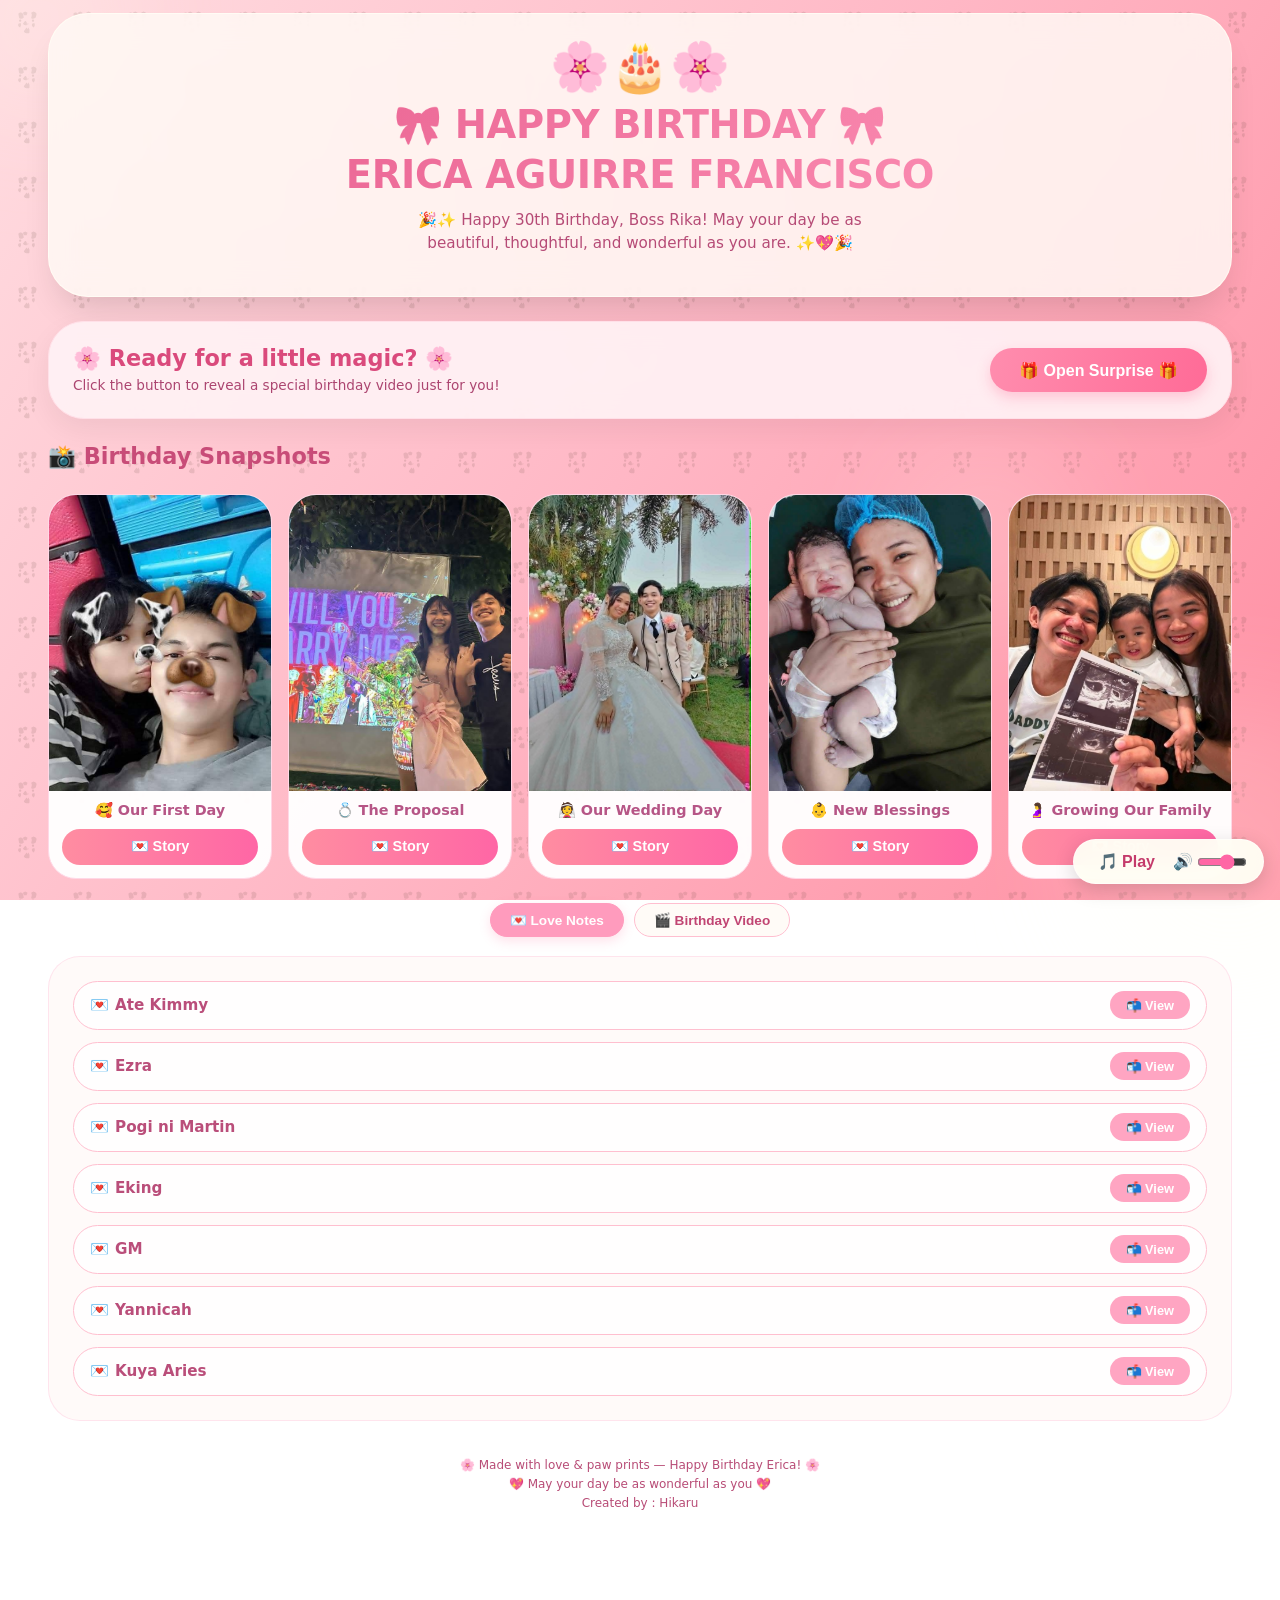
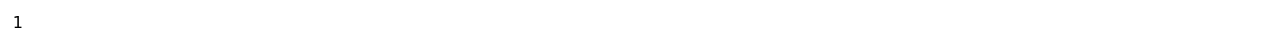
==== commit df1067ab: "Update index.html" ====
--- a/Erica/index.html
+++ b/Erica/index.html
@@ -781,11 +781,10 @@
         // Allow scrolling within the modal
         return;
       }
-      
       if (document.body.classList.contains('no-scroll')) {
         e.preventDefault();
       }
     }, { passive: false });
   </script>
 </body>
-</html>+</html>1
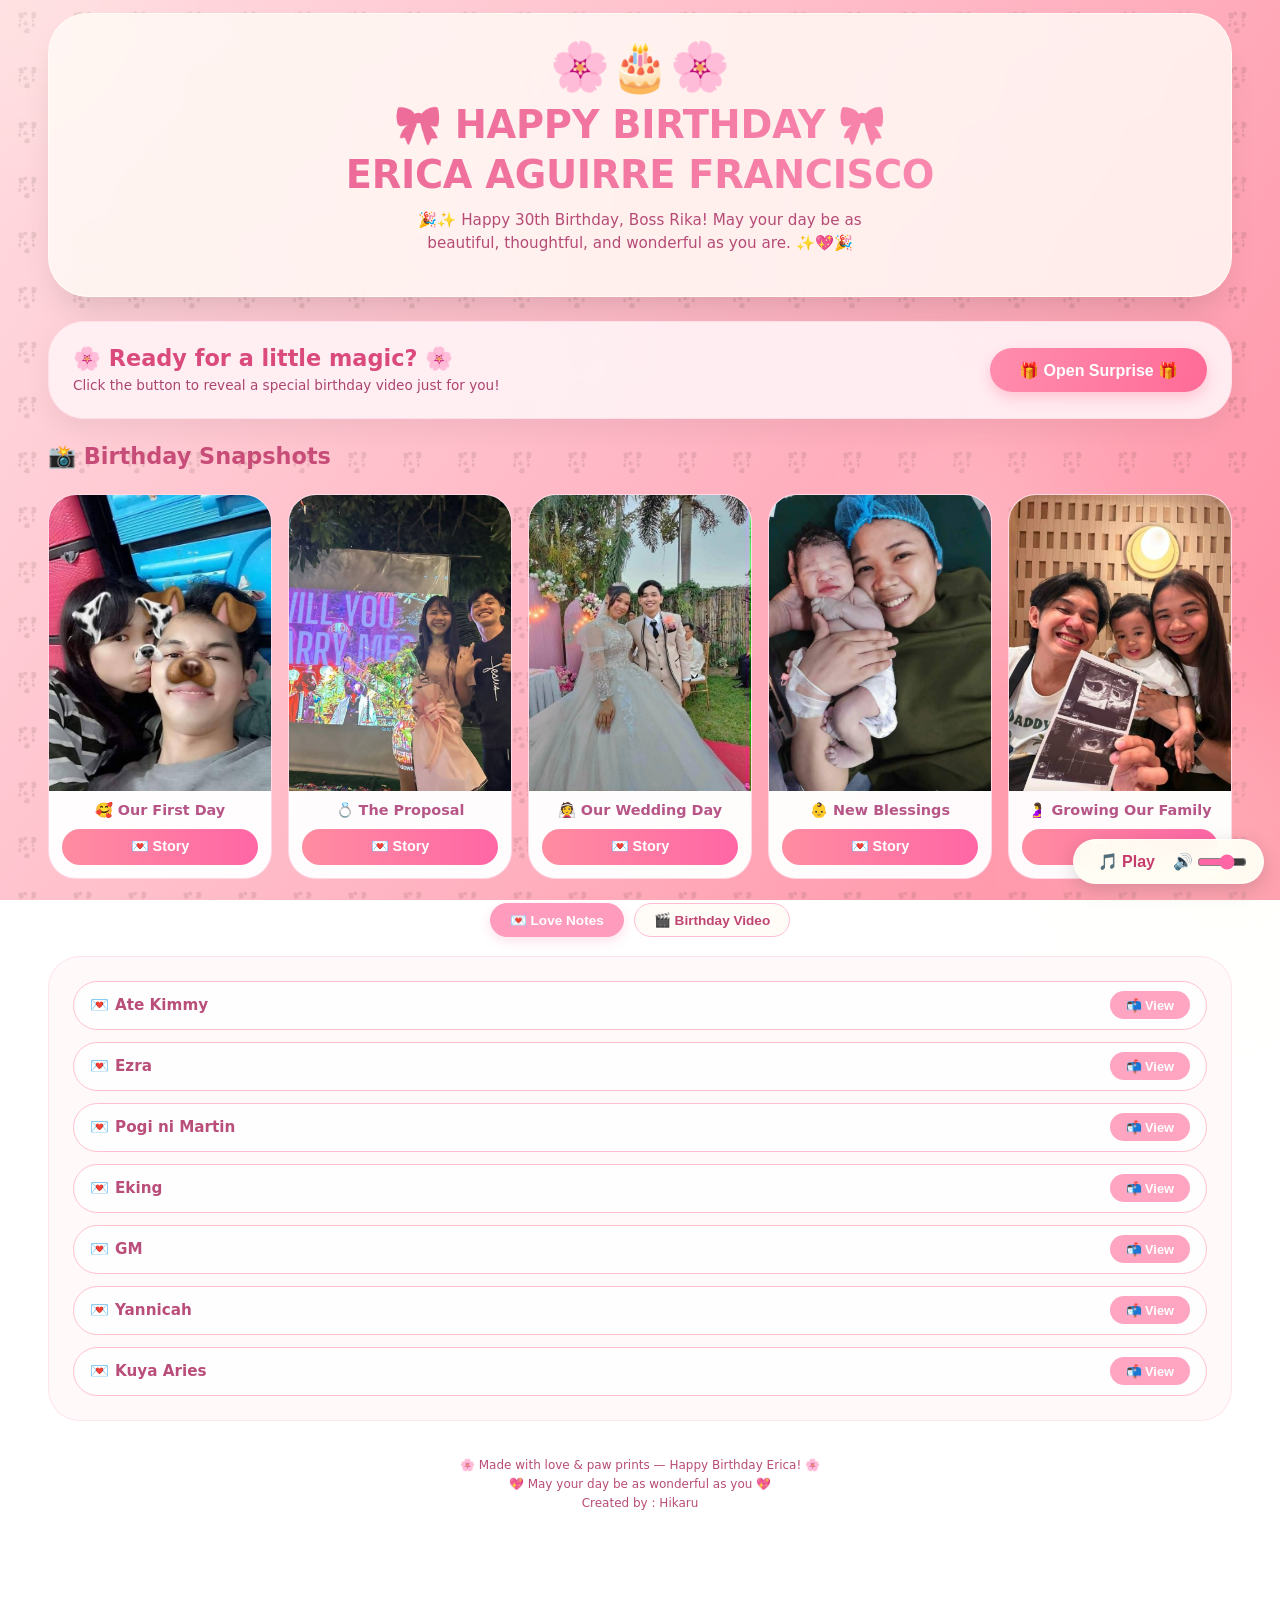
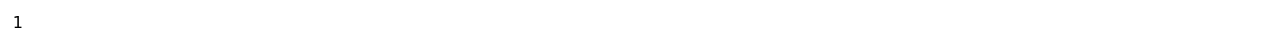
==== commit f42bf828: "Update index.html" ====
--- a/Erica/index.html
+++ b/Erica/index.html
@@ -77,28 +77,21 @@
       <p>Sa nagdesisyon ko nga moadto diri sa Singapore, naging isa ka sa pinakamalaking biyaya sa aking buhay ug sa akong journey. Warm ko nimong gidawat sa imong balay ug gipapuyo ko nimo ug tulo ka bulan samtang nagsugod ko ug nangita sa akong kaugalingong direksyon diri (bisaya yern?). Ang imong kaayo, pag-atiman, ug pagtabang nako usa ka butang nga dili gyud nako malimtan. Bhessy, you are more than a best friend to me. You are the sister that God gave me, even if we are not related by blood. One thing I admire most about you is that whenever I call, you always answer. No matter how busy you are, you make time to listen. And when I come to you with problems, you never just tell me what I want to hear, you tell me what I need to hear. Sometimes your advice can be painful, but I know it always comes from a place of love and because you genuinely want what is best for me. That is the kind of friend you are, honest, caring, and selfless. I also admire the woman that you have become. You are a loving mother, a devoted wife, and an amazing sister. I have seen how hard you work and how much you sacrifice for your family. You have helped your siblings through their studies and supported them financially until they achieved their dreams and finished college. As you celebrate your 30th birthday, my prayer is that God continues to bless you with good health, a happy family, peace of mind, and a life filled with love and joy. May He reward all the goodness you have shared with others and give back all the love that you freely give. And of course, congratulations on another blessing on the way! 👶❤️ I am so happy for you and your family. Hopefully, baby girl na this time! But whatever the gender may be, I know that the baby is already so blessed to have you as a mother.</p>
       <p>Happy Birthday, Bhessy! Thank you for being my best friend, my sister, my adviser, and one of the greatest blessings in my life. I love you so much, and I will always be grateful to you. Enjoy your special day. You deserve to be celebrated today and every day. Happy 30th Birthday, Bhessy! 🎂🥂❤️✨</p>
       
-      <h3>[1.JPG]</h3>
-      <img src="Image/Bhessy/1.JPG" alt="Bhessy Photo 1" loading="lazy">
+      <img src="./Image/Bhessy/1.JPG" alt="Bhessy Photo 1" loading="lazy">
       <p>NSTP Time, virgin na virgin pa tayo dito. This is one of the best moment for me kase may kaibigan akong kaseng kulit ko din.</p>
-      
-      <h3>[2.JPG]</h3>
-      <img src="Image/Bhessy/2.JPG" alt="Bhessy Photo 2" loading="lazy">
+      <img src="./Image/Bhessy/2.JPG" alt="Bhessy Photo 2" loading="lazy">
       <p>PYD na grabe na lakad na ewan, kung may natutunan ba tayo sa PYD o puro landeeee hahaha jokeeee! Cute natin dito</p>
       
-      <h3>[3.JPG]</h3>
-      <img src="Image/Bhessy/3.JPG" alt="Bhessy Photo 3" loading="lazy">
+      <img src="./Image/Bhessy/3.JPG" alt="Bhessy Photo 3" loading="lazy">
       <p>Baliw lang diba 😂😂 kanang pirmi nalang kitang duha sigeg uban kay feeling sa ubang classmate nato na feelingera ta HAHAHAHA atleast gwapa. This is the time na about kay TOBY hahaha puteeeek wala pa tayong brace dito</p>
       
-      <h3>[4.JPG]</h3>
-      <img src="Image/Bhessy/4.JPG" alt="Bhessy Photo 4" loading="lazy">
+      <img src="./Image/Bhessy/4.JPG" alt="Bhessy Photo 4" loading="lazy">
       <p>The best moment ko, di mo lang alam kung gaano ko ka-appreciate every effort mo para mapasaya mo'ko even though dito is medyo wala pa tayong mga pera kaya kwek2 nalang (until now wala parin naman) HAHAHA pero nag enjoy tayo sa lakad natin, yung perstaym mong magpa facial (virgin yern?)</p>
       
-      <h3>[5.JPG]</h3>
-      <img src="Image/Bhessy/5.JPG" alt="Bhessy Photo 5" loading="lazy">
+      <img src="./Image/Bhessy/5.JPG" alt="Bhessy Photo 5" loading="lazy">
       <p>Sobrang na appreciate ko tong time na 'to kase gusto mo talaga ako makita kahit na malayo ka, alam na alam mo na walang wala ako dito pero nag effort ka na pakainin ako or i-treat ako crying haysss bhessy, ikaw lang talaga yung taong naiintindihan mo'ko. Kahit may mga friends ako after college, sayo ko lang naramdaman na ikaw yung TUNAY na Kaibigan</p>
       
-      <h3>[6.JPG]</h3>
-      <img src="Image/Bhessy/6.JPG" alt="Bhessy Photo 6" loading="lazy">
+      <img src="./Image/Bhessy/6.JPG" alt="Bhessy Photo 6" loading="lazy">
       <p>Thank you kaayo, bheessy, sa paghimo ani nga poster para nako. 🌻💛 Na-touch gyud ko sa imong effort ug support. Salamat sa kanunay nga pag-cheer ug pag-believe nako. Lucky kaayo ko nga naa kay sa akong life. Love you, ERICA AGUIRRE FRANCISCO✨🥰</p>
     </div>
   </div>
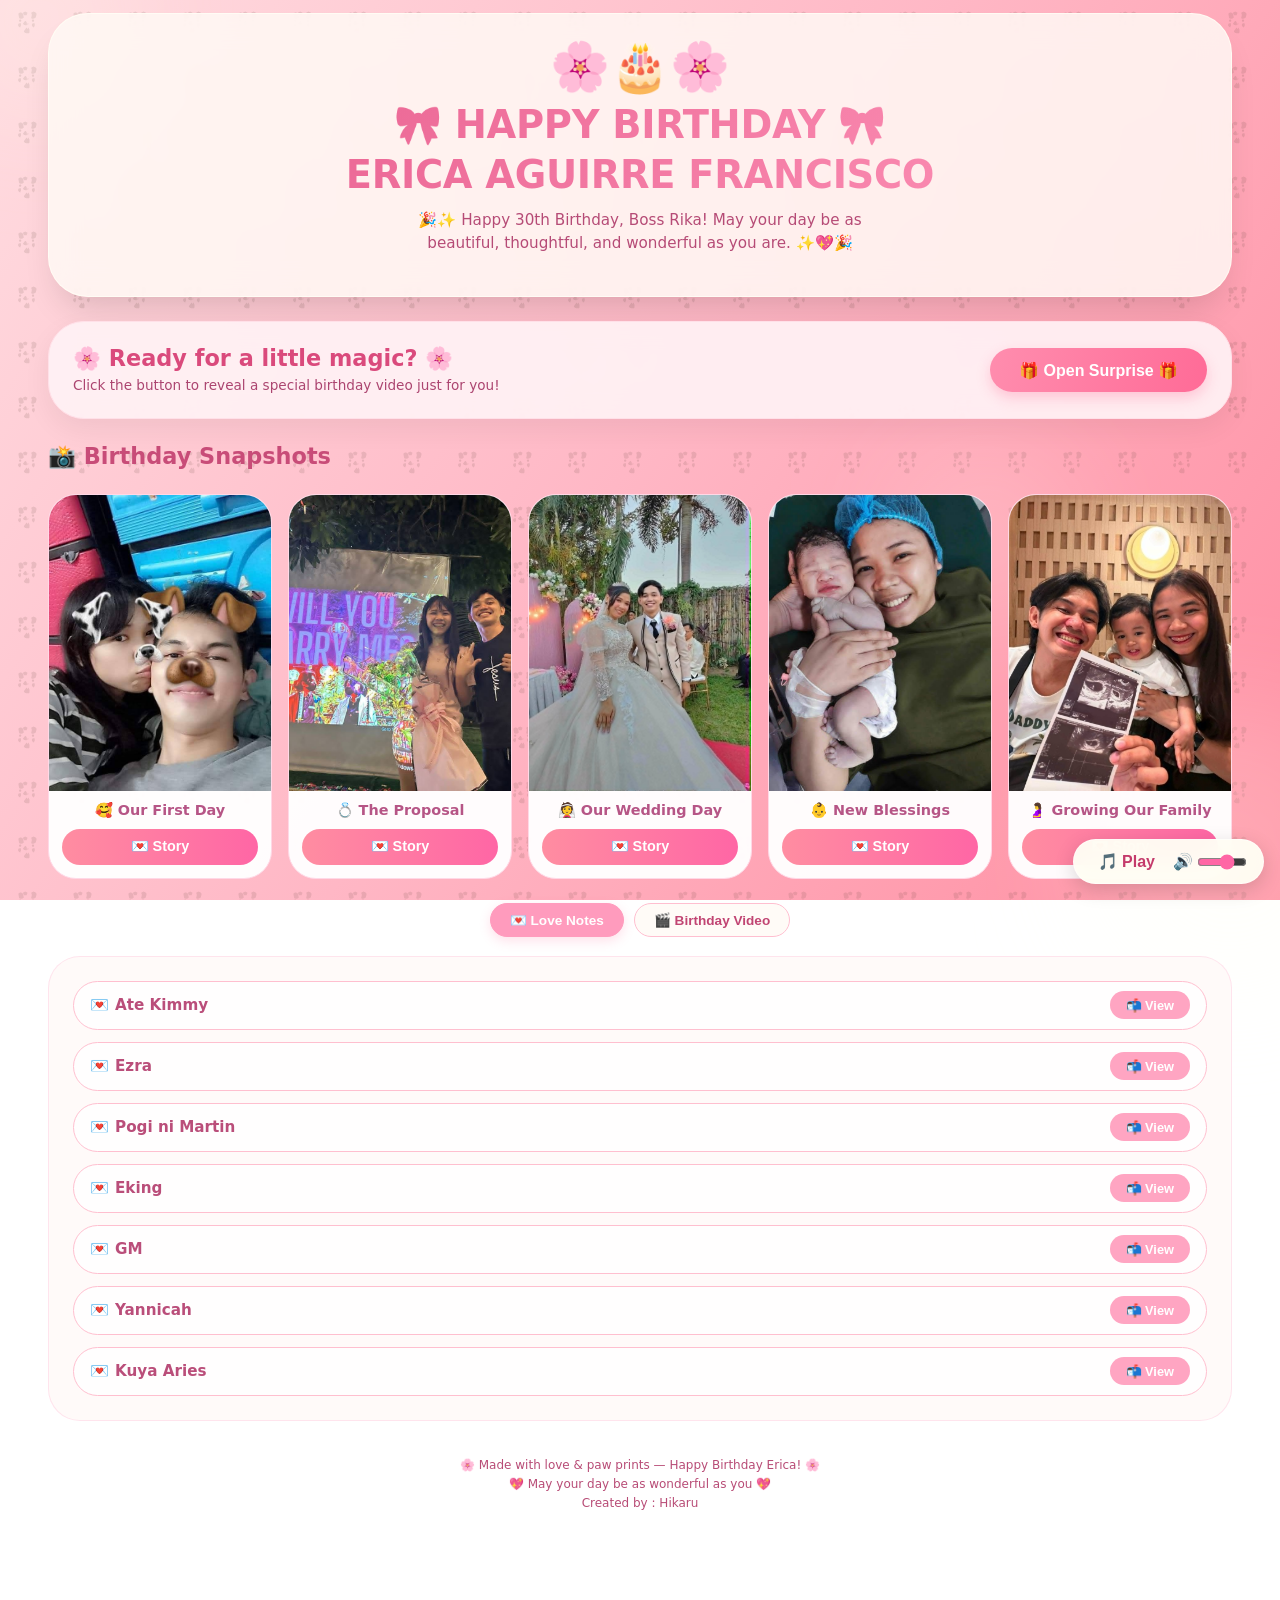
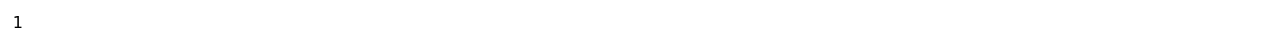
==== commit 3dfb787d: "Update index.html" ====
--- a/Erica/index.html
+++ b/Erica/index.html
@@ -77,21 +77,21 @@
       <p>Sa nagdesisyon ko nga moadto diri sa Singapore, naging isa ka sa pinakamalaking biyaya sa aking buhay ug sa akong journey. Warm ko nimong gidawat sa imong balay ug gipapuyo ko nimo ug tulo ka bulan samtang nagsugod ko ug nangita sa akong kaugalingong direksyon diri (bisaya yern?). Ang imong kaayo, pag-atiman, ug pagtabang nako usa ka butang nga dili gyud nako malimtan. Bhessy, you are more than a best friend to me. You are the sister that God gave me, even if we are not related by blood. One thing I admire most about you is that whenever I call, you always answer. No matter how busy you are, you make time to listen. And when I come to you with problems, you never just tell me what I want to hear, you tell me what I need to hear. Sometimes your advice can be painful, but I know it always comes from a place of love and because you genuinely want what is best for me. That is the kind of friend you are, honest, caring, and selfless. I also admire the woman that you have become. You are a loving mother, a devoted wife, and an amazing sister. I have seen how hard you work and how much you sacrifice for your family. You have helped your siblings through their studies and supported them financially until they achieved their dreams and finished college. As you celebrate your 30th birthday, my prayer is that God continues to bless you with good health, a happy family, peace of mind, and a life filled with love and joy. May He reward all the goodness you have shared with others and give back all the love that you freely give. And of course, congratulations on another blessing on the way! 👶❤️ I am so happy for you and your family. Hopefully, baby girl na this time! But whatever the gender may be, I know that the baby is already so blessed to have you as a mother.</p>
       <p>Happy Birthday, Bhessy! Thank you for being my best friend, my sister, my adviser, and one of the greatest blessings in my life. I love you so much, and I will always be grateful to you. Enjoy your special day. You deserve to be celebrated today and every day. Happy 30th Birthday, Bhessy! 🎂🥂❤️✨</p>
       
-      <img src="./Image/Bhessy/1.JPG" alt="Bhessy Photo 1" loading="lazy">
+      <img src="./Image/Bhessy/1.jpg" alt="Bhessy Photo 1" loading="lazy">
       <p>NSTP Time, virgin na virgin pa tayo dito. This is one of the best moment for me kase may kaibigan akong kaseng kulit ko din.</p>
-      <img src="./Image/Bhessy/2.JPG" alt="Bhessy Photo 2" loading="lazy">
+      <img src="./Image/Bhessy/2.jpg" alt="Bhessy Photo 2" loading="lazy">
       <p>PYD na grabe na lakad na ewan, kung may natutunan ba tayo sa PYD o puro landeeee hahaha jokeeee! Cute natin dito</p>
       
-      <img src="./Image/Bhessy/3.JPG" alt="Bhessy Photo 3" loading="lazy">
+      <img src="./Image/Bhessy/3.jpg" alt="Bhessy Photo 3" loading="lazy">
       <p>Baliw lang diba 😂😂 kanang pirmi nalang kitang duha sigeg uban kay feeling sa ubang classmate nato na feelingera ta HAHAHAHA atleast gwapa. This is the time na about kay TOBY hahaha puteeeek wala pa tayong brace dito</p>
       
-      <img src="./Image/Bhessy/4.JPG" alt="Bhessy Photo 4" loading="lazy">
+      <img src="./Image/Bhessy/4.jpg" alt="Bhessy Photo 4" loading="lazy">
       <p>The best moment ko, di mo lang alam kung gaano ko ka-appreciate every effort mo para mapasaya mo'ko even though dito is medyo wala pa tayong mga pera kaya kwek2 nalang (until now wala parin naman) HAHAHA pero nag enjoy tayo sa lakad natin, yung perstaym mong magpa facial (virgin yern?)</p>
       
-      <img src="./Image/Bhessy/5.JPG" alt="Bhessy Photo 5" loading="lazy">
+      <img src="./Image/Bhessy/5.jpg" alt="Bhessy Photo 5" loading="lazy">
       <p>Sobrang na appreciate ko tong time na 'to kase gusto mo talaga ako makita kahit na malayo ka, alam na alam mo na walang wala ako dito pero nag effort ka na pakainin ako or i-treat ako crying haysss bhessy, ikaw lang talaga yung taong naiintindihan mo'ko. Kahit may mga friends ako after college, sayo ko lang naramdaman na ikaw yung TUNAY na Kaibigan</p>
       
-      <img src="./Image/Bhessy/6.JPG" alt="Bhessy Photo 6" loading="lazy">
+      <img src="./Image/Bhessy/6.jpg" alt="Bhessy Photo 6" loading="lazy">
       <p>Thank you kaayo, bheessy, sa paghimo ani nga poster para nako. 🌻💛 Na-touch gyud ko sa imong effort ug support. Salamat sa kanunay nga pag-cheer ug pag-believe nako. Lucky kaayo ko nga naa kay sa akong life. Love you, ERICA AGUIRRE FRANCISCO✨🥰</p>
     </div>
   </div>
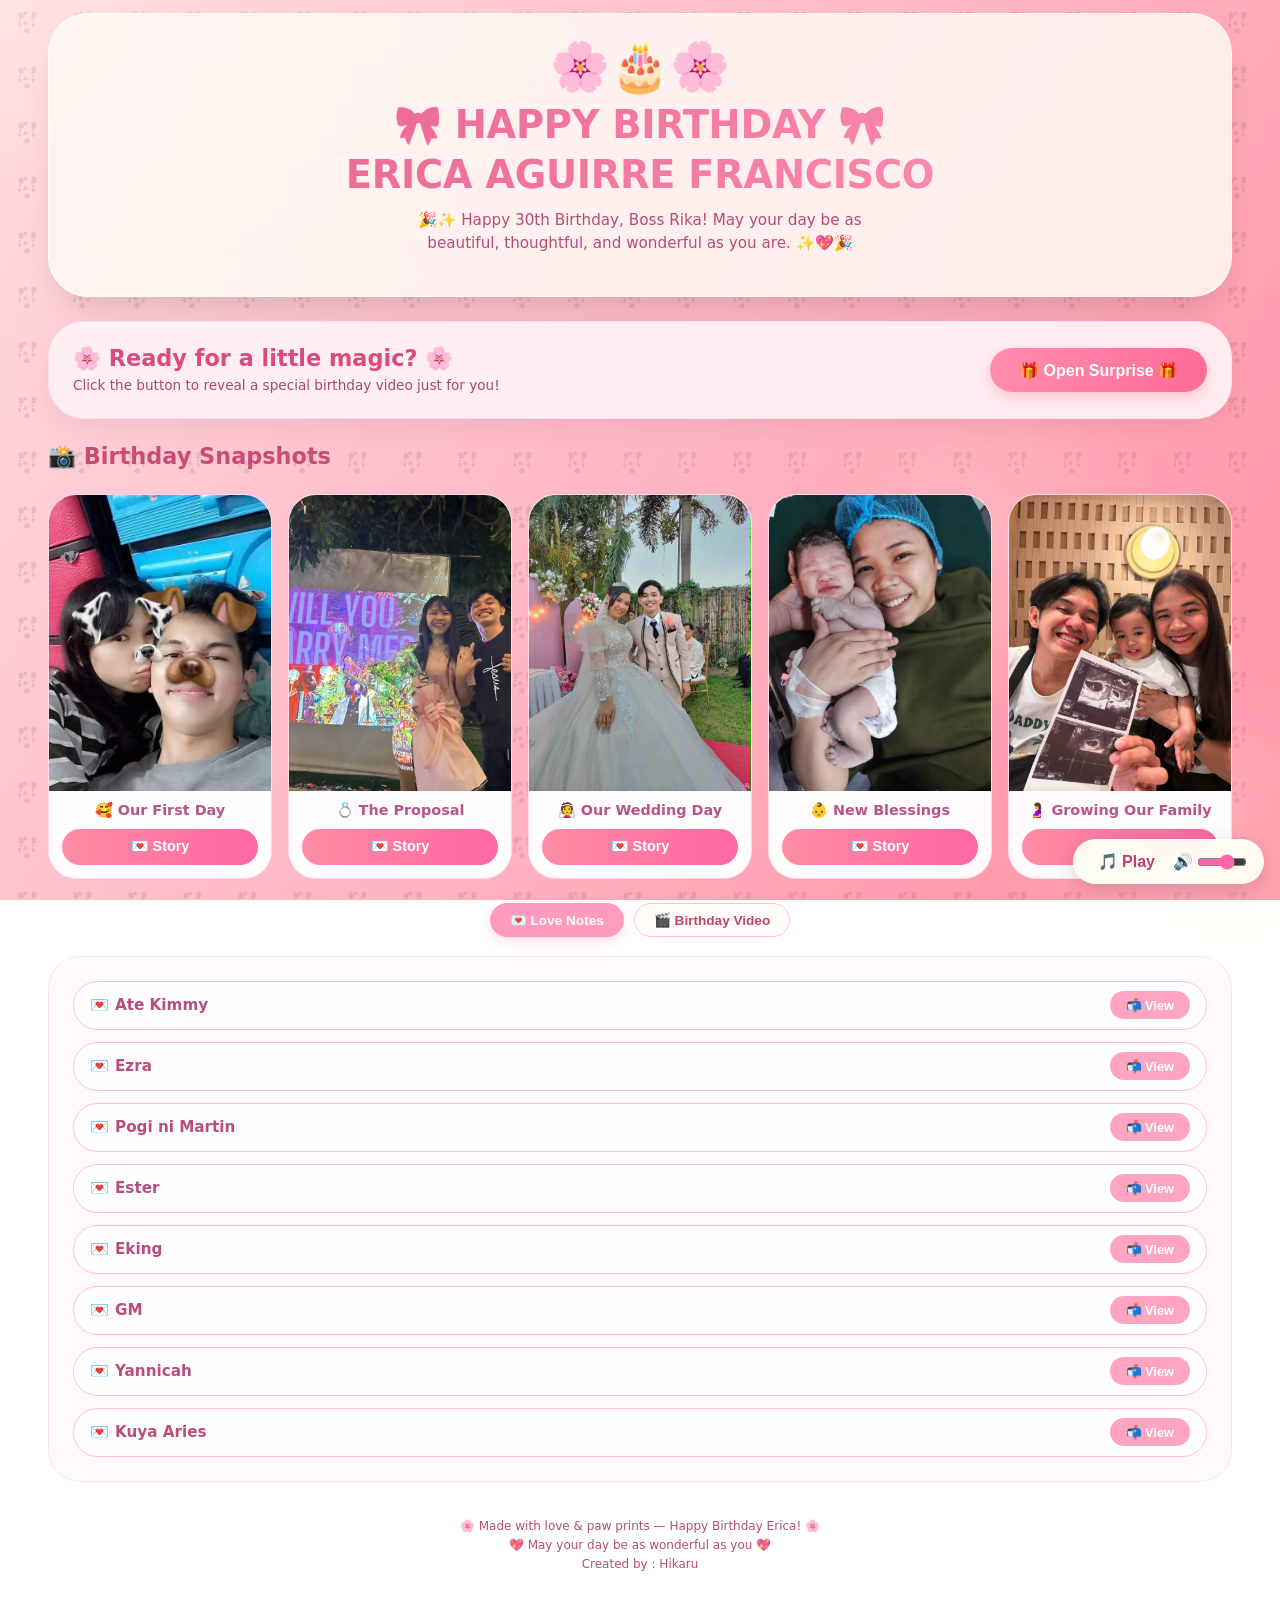
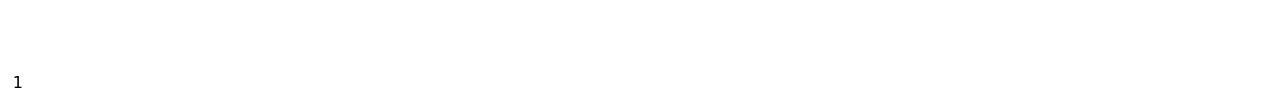
==== commit 80a61d1c: "adding EsterMessage" ====
--- a/Erica/index.html
+++ b/Erica/index.html
@@ -356,6 +356,26 @@
     `
   },
   {
+  name: "Ester",
+  icon: "💖",
+  message: `
+    <div class="message-header">
+      <span class="msg-icon">💖</span>
+      <div class="msg-title">A Message from Ester</div>
+      <div class="msg-subtitle">Happy Birthday, Erica! 🎂</div>
+    </div>
+    <div class="message-body">
+      <p>Happy Birthday Erica! Mag-iingat ka palagi and always, samot na karon naa kay upcoming new blessing in life.</p>
+      <p>I wish you nothing but the best for you and your family. Less stress and more abundance in life.</p>
+      <p>Keep safe mo always diraa sa Manila. God bless and God speed. 💖</p>
+    </div>
+    <div class="signature">
+      <div class="signature-name">— Ester</div>
+      <div class="signature-hearts">💖💖💖</div>
+    </div>
+  `
+},
+  {
     name: "Eking",
     icon: "💕",
     message: `
